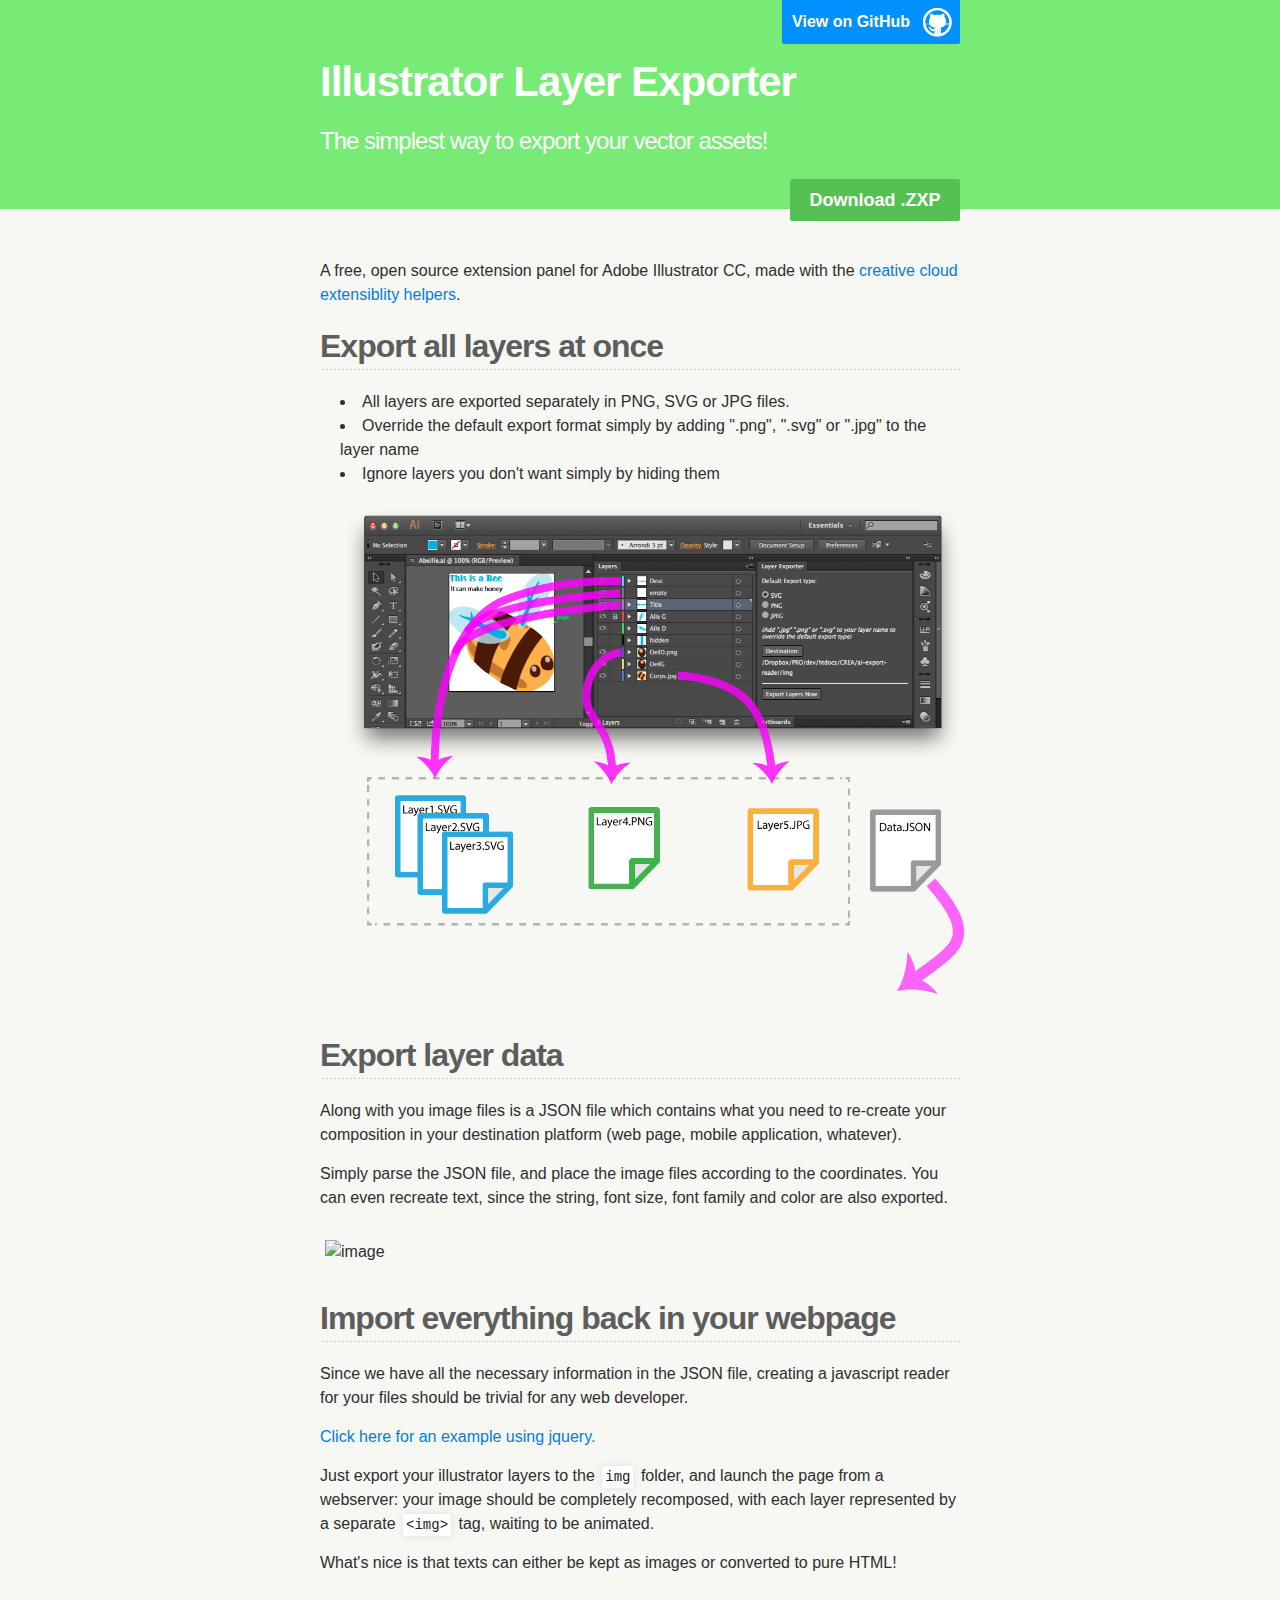
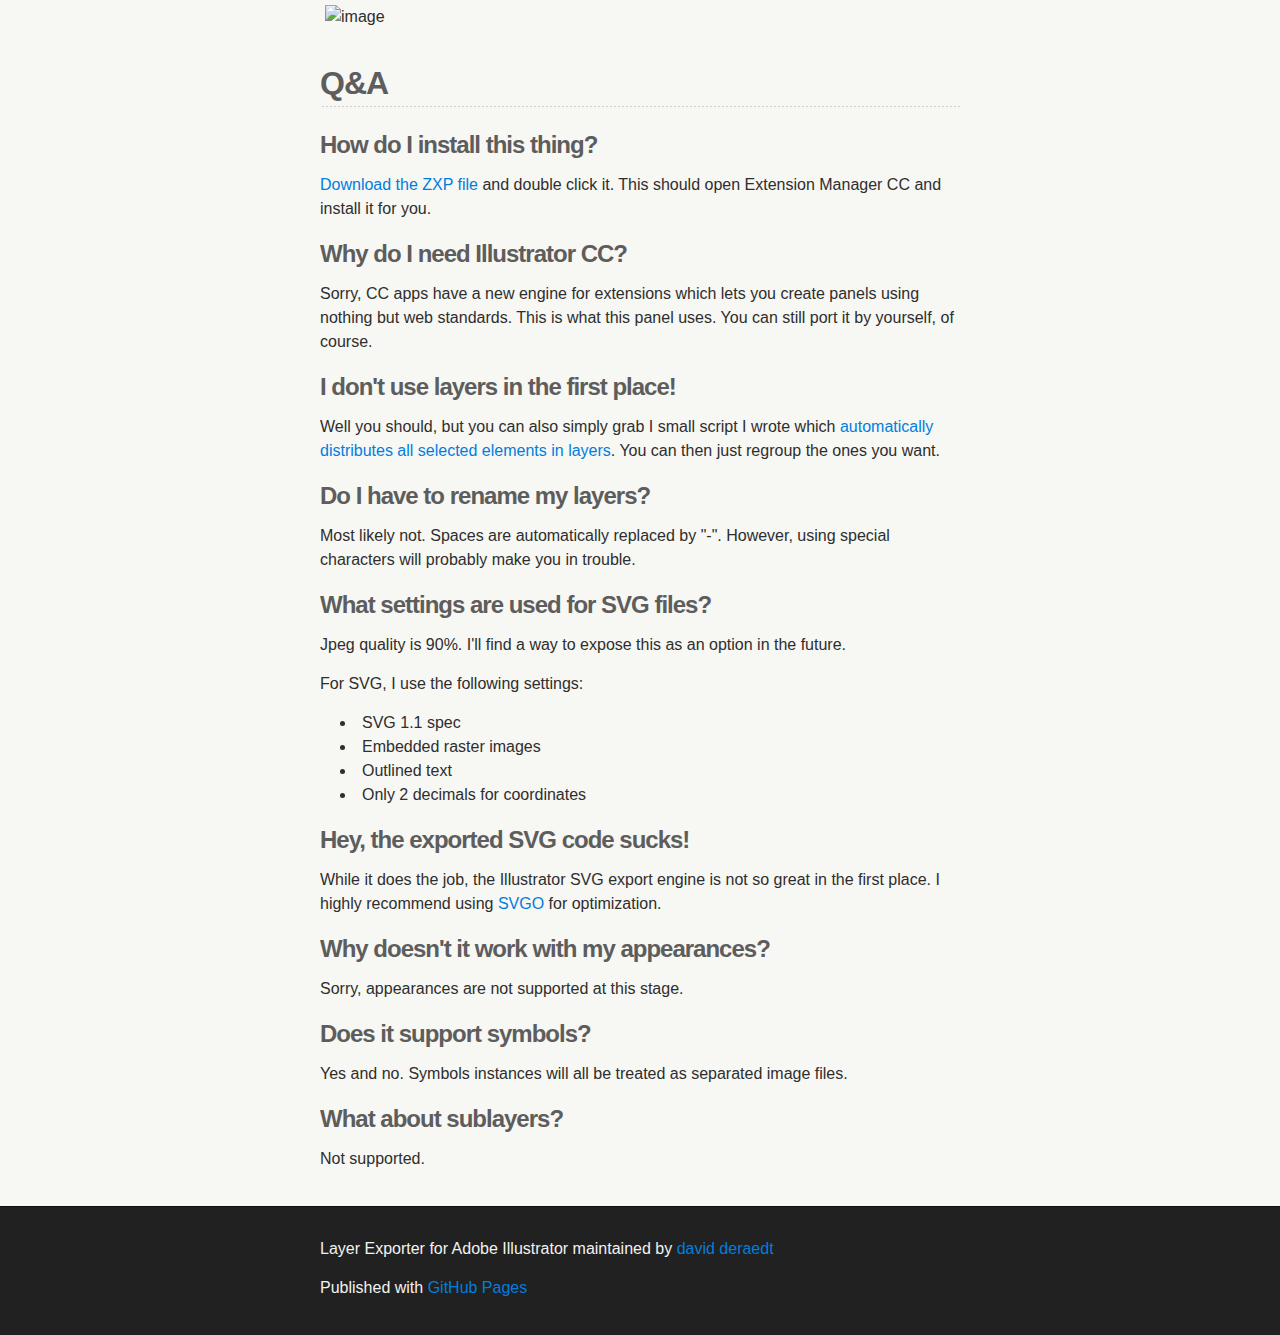
==== index.html @ ab2e2bea "first commit" ====
<!DOCTYPE html>
<html>

  <head>
    <meta charset='utf-8' />
    <meta http-equiv="X-UA-Compatible" content="chrome=1" />
    <meta name="description" content="Layer Exporter for Adobe Illustrator : The simplest way to export your vector assets!" />

    <link rel="stylesheet" type="text/css" media="screen" href="stylesheets/stylesheet.css">

    <title>Illustrator Layer Exporter</title>
  </head>

  <body>

    <!-- HEADER -->
    <div id="header_wrap" class="outer">
        <header class="inner">
          <a id="forkme_banner" href="https://github.com/davidderaedt/Illustrator-Layer-Exporter">View on GitHub</a>

          <h1 id="project_title">Illustrator Layer Exporter</h1>
          <h2 id="project_tagline">The simplest way to export your vector assets!</h2>

            <section id="downloads">
              <a class="zxp_download_link" href="https://github.com/davidderaedt/Illustrator-Layer-Exporter/raw/master/bin/LayerExporter.zxp">Download .ZXP</a>
            </section>
        </header>
    </div>

    <!-- MAIN CONTENT -->
    <div id="main_content_wrap" class="outer">
      <section id="main_content" class="inner">
        <p>A free, open source extension panel for Adobe Illustrator CC, made with the <a href="http://davidderaedt.github.io/ccext-website/">creative cloud extensiblity helpers</a>.</p>
<!--
<h3>
<a name="download-layer-exporter-beta" class="anchor" href="#download-layer-exporter-beta"><span class="octicon octicon-link"></span></a><a href="https://github.com/davidderaedt/Illustrator-Layer-Exporter/raw/master/bin/LayerExporter.zxp">DOWNLOAD LAYER EXPORTER (BETA)</a>
</h3>
-->
<h2>
<a name="export-all-layers-at-once" class="anchor" href="#export-all-layers-at-once"><span class="octicon octicon-link"></span></a>Export all layers at once</h2>

<ul>
<li>All layers are exported separately in PNG, SVG or JPG files. </li>
<li>Override the default export format simply by adding ".png", ".svg" or ".jpg" to the layer name</li>
<li>Ignore layers you don't want simply by hiding them
<img src="images/pict.png" alt="image">
</li>
</ul><h2>
<a name="export-layer-data" class="anchor" href="#export-layer-data"><span class="octicon octicon-link"></span></a>Export layer data</h2>

<p>Along with you image files is a JSON file which contains what you need to re-create your composition in your destination platform (web page, mobile application, whatever).</p>

<p>Simply parse the JSON file, and place the image files according to the coordinates. You can even recreate text, since the string, font size, font family and color are also exported.</p>

<p><img src="https://raw.github.com/davidderaedt/Illustrator-Layer-Exporter/master/pics/json.png" alt="image"></p>

<h2>
<a name="import-everything-back-in-your-webpage" class="anchor" href="#import-everything-back-in-your-webpage"><span class="octicon octicon-link"></span></a>Import everything back in your webpage</h2>

<p>Since we have all the necessary information in the JSON file, creating a javascript reader for your files should be trivial for any web developer.</p>

<p><a href="https://github.com/davidderaedt/Illustrator-Layer-Exporter/raw/master/bin/ai-export-reader.zip">Click here for an example using jquery.</a></p>

<p>Just export your illustrator layers to the <code>img</code> folder, and launch the page from a webserver: your image should be completely recomposed, with each layer represented by a separate <code>&lt;img&gt;</code> tag, waiting to be animated.</p>

<p>What's nice is that texts can either be kept as images or converted to pure HTML!</p>

<p><img src="https://raw.github.com/davidderaedt/Illustrator-Layer-Exporter/master/pics/webimport.png" alt="image"></p>

<h2>
<a name="qa" class="anchor" href="#qa"><span class="octicon octicon-link"></span></a>Q&amp;A</h2>

<h3>
<a name="how-do-i-install-that" class="anchor" href="#how-do-i-install-that"><span class="octicon octicon-link"></span></a>How do I install this thing?</h3>

<p><a href="https://github.com/davidderaedt/Illustrator-Layer-Exporter/raw/master/bin/LayerExporter.zxp">Download the ZXP file</a> and double click it. This should open Extension Manager CC and install it for you.</p>

<h3>
<a name="why-do-i-need-illustrator-cc-i-want-this-for-my-1989-copy-of-illustrator-20" class="anchor" href="#why-do-i-need-illustrator-cc-i-want-this-for-my-1989-copy-of-illustrator-20"><span class="octicon octicon-link"></span></a>Why do I need Illustrator CC?</h3>

<p>Sorry, CC apps have a new engine for extensions which lets you create panels using nothing but web standards. This is what this panel uses. You can still port it by yourself, of course.</p>

<h3>
<a name="i-dont-use-layers-in-the-first-place" class="anchor" href="#i-dont-use-layers-in-the-first-place"><span class="octicon octicon-link"></span></a>I don't use layers in the first place!</h3>

<p>Well you should, but you can also simply grab I small script I wrote which <a href="https://github.com/davidderaedt/CSscripts/tree/master/illustrator/distribSelection2Layers">automatically distributes all selected elements in layers</a>. You can then just regroup the ones you want.</p>

<h3>
<a name="do-i-have-to-rename-my-layers" class="anchor" href="#do-i-have-to-rename-my-layers"><span class="octicon octicon-link"></span></a>Do I have to rename my layers?</h3>

<p>Most likely not. Spaces are automatically replaced by "-". However, using special characters will probably make you in trouble.</p>

<h3>
<a name="what-settings-are-used-for-svg-files" class="anchor" href="#what-settings-are-used-for-svg-files"><span class="octicon octicon-link"></span></a>What settings are used for SVG files?</h3>

<p>Jpeg quality is 90%. I'll find a way to expose this as an option in the future.</p>

<p>For SVG, I use the following settings:</p>

<ul>
<li>SVG 1.1 spec</li>
<li>Embedded raster images</li>
<li>Outlined text</li>
<li>Only 2 decimals for coordinates</li>
</ul><h3>
<a name="hey-the-exported-svg-code-sucks" class="anchor" href="#hey-the-exported-svg-code-sucks"><span class="octicon octicon-link"></span></a>Hey, the exported SVG code sucks!</h3>

<p>While it does the job, the Illustrator SVG export engine is not so great in the first place. I highly recommend using <a href="https://github.com/svg/svgo">SVGO</a> for optimization.</p>

<h3>
<a name="why-doesnt-work-with-my-appearances" class="anchor" href="#why-doesnt-work-with-my-appearances"><span class="octicon octicon-link"></span></a>Why doesn't it work with my appearances?</h3>

<p>Sorry, appearances are not supported at this stage.</p>

<h3>
<a name="does-it-support-symbols" class="anchor" href="#does-it-support-symbols"><span class="octicon octicon-link"></span></a>Does it support symbols?</h3>

<p>Yes and no. Symbols instances will all be treated as separated image files.</p>

<h3>
<a name="what-about-sublayers" class="anchor" href="#what-about-sublayers"><span class="octicon octicon-link"></span></a>What about sublayers?</h3>

<p>Not supported.</p>
      </section>
    </div>

    <!-- FOOTER  -->
    <div id="footer_wrap" class="outer">
      <footer class="inner">
        <p class="copyright">Layer Exporter for Adobe Illustrator maintained by <a href="https://github.com/davidderaedt">david deraedt</a></p>
        <p>Published with <a href="http://pages.github.com">GitHub Pages</a></p>
      </footer>
    </div>

              <script type="text/javascript">
            var gaJsHost = (("https:" == document.location.protocol) ? "https://ssl." : "http://www.");
            document.write(unescape("%3Cscript src='" + gaJsHost + "google-analytics.com/ga.js' type='text/javascript'%3E%3C/script%3E"));
          </script>
          <script type="text/javascript">
            try {
              var pageTracker = _gat._getTracker("UA-589964-1");
            pageTracker._trackPageview();
            } catch(err) {}
          </script>


  </body>
</html>
---- stylesheets/stylesheet.css ----
/*******************************************************************************
Slate Theme for GitHub Pages
by Jason Costello, @jsncostello
*******************************************************************************/

@import url(pygment_trac.css);

/*******************************************************************************
MeyerWeb Reset
*******************************************************************************/

html, body, div, span, applet, object, iframe,
h1, h2, h3, h4, h5, h6, p, blockquote, pre,
a, abbr, acronym, address, big, cite, code,
del, dfn, em, img, ins, kbd, q, s, samp,
small, strike, strong, sub, sup, tt, var,
b, u, i, center,
dl, dt, dd, ol, ul, li,
fieldset, form, label, legend,
table, caption, tbody, tfoot, thead, tr, th, td,
article, aside, canvas, details, embed,
figure, figcaption, footer, header, hgroup,
menu, nav, output, ruby, section, summary,
time, mark, audio, video {
  margin: 0;
  padding: 0;
  border: 0;
  font: inherit;
  vertical-align: baseline;
}

/* HTML5 display-role reset for older browsers */
article, aside, details, figcaption, figure,
footer, header, hgroup, menu, nav, section {
  display: block;
}

ol, ul {
  list-style: none;
}

blockquote, q {
}

table {
  border-collapse: collapse;
  border-spacing: 0;
}

/*******************************************************************************
Theme Styles
*******************************************************************************/

body {
  box-sizing: border-box;
  color:#2e2e2e;
  background: #212121;
  font-size: 16px;
  font-family: 'Myriad Pro', Calibri, Helvetica, Arial, sans-serif;
  line-height: 1.5;
  -webkit-font-smoothing: antialiased;
}


h1, h2, h3, h4, h5, h6 {
  margin: 10px 0;
  font-weight: 700;
  color:#5d5d5d;
  font-family: 'Lucida Grande', 'Calibri', Helvetica, Arial, sans-serif;
  letter-spacing: -1px;
}

h1 {
  font-size: 36px;
  font-weight: 700;
}

h2 {
  padding-bottom: 10px;
  font-size: 32px;
  background: url('../images/bg_hr.png') repeat-x bottom;
}

h3 {
  font-size: 24px;
}

h4 {
  font-size: 21px;
}

h5 {
  font-size: 18px;
}

h6 {
  font-size: 16px;
}

p {
  margin: 10px 0 15px 0;
}

footer p {
  color: #f2f2f2;
}

a {
  text-decoration: none;
  color: #007edf;
  text-shadow: none;

  transition: color 0.5s ease;
  transition: text-shadow 0.5s ease;
  -webkit-transition: color 0.5s ease;
  -webkit-transition: text-shadow 0.5s ease;
  -moz-transition: color 0.5s ease;
  -moz-transition: text-shadow 0.5s ease;
  -o-transition: color 0.5s ease;
  -o-transition: text-shadow 0.5s ease;
  -ms-transition: color 0.5s ease;
  -ms-transition: text-shadow 0.5s ease;
}

#main_content a:hover {
  color: #0069ba;
  text-shadow: #0090ff 0px 0px 2px;
}

footer a:hover {
  color: #43adff;
  text-shadow: #0090ff 0px 0px 2px;
}

em {
  font-style: italic;
}

strong {
  font-weight: bold;
}

img {
  position: relative;
  margin: 0 auto;
  max-width: 739px;
  padding: 5px;
  margin: 10px 0 10px 0;
/*  border: 1px solid #ebebeb;

  box-shadow: 0 0 5px #ebebeb;
  -webkit-box-shadow: 0 0 5px #ebebeb;
  -moz-box-shadow: 0 0 5px #ebebeb;
  -o-box-shadow: 0 0 5px #ebebeb;
  -ms-box-shadow: 0 0 5px #ebebeb;*/
}

pre, code {
  width: 100%;
  color: #222;
  background-color: #fff;

  font-family: Monaco, "Bitstream Vera Sans Mono", "Lucida Console", Terminal, monospace;
  font-size: 14px;

  border-radius: 2px;
  -moz-border-radius: 2px;
  -webkit-border-radius: 2px;



}

pre {
  width: 100%;
  padding: 10px;
  box-shadow: 0 0 10px rgba(0,0,0,.1);
  overflow: auto;
}

code {
  padding: 3px;
  margin: 0 3px;
  box-shadow: 0 0 10px rgba(0,0,0,.1);
}

pre code {
  display: block;
  box-shadow: none;
}

blockquote {
  color: #666;
  margin-bottom: 20px;
  padding: 0 0 0 20px;
  border-left: 3px solid #bbb;
}

ul, ol, dl {
  margin-bottom: 15px
}

ul li {
  list-style: inside;
  padding-left: 20px;
}

ol li {
  list-style: decimal inside;
  padding-left: 20px;
}

dl dt {
  font-weight: bold;
}

dl dd {
  padding-left: 20px;
  font-style: italic;
}

dl p {
  padding-left: 20px;
  font-style: italic;
}

hr {
  height: 1px;
  margin-bottom: 5px;
  border: none;
  background: url('../images/bg_hr.png') repeat-x center;
}

table {
  border: 1px solid #373737;
  margin-bottom: 20px;
  text-align: left;
 }

th {
  font-family: 'Lucida Grande', 'Helvetica Neue', Helvetica, Arial, sans-serif;
  padding: 10px;
  background: #373737;
  color: #fff;
 }

td {
  padding: 10px;
  border: 1px solid #373737;
 }

form {
  background: #f2f2f2;
  padding: 20px;
}

img {
  width: 100%;
  max-width: 100%;
}

/*******************************************************************************
Full-Width Styles
*******************************************************************************/

.outer {
  width: 100%;
}

.inner {
  position: relative;
  max-width: 640px;
  padding: 20px 10px;
  margin: 0 auto;
}

#forkme_banner {
  display: block;
  position: absolute;
  top:0;
  right: 10px;
  z-index: 10;
  padding: 10px 50px 10px 10px;
  color: #fff;
  background: url('../images/blacktocat.png') #0090ff no-repeat 95% 50%;
  font-weight: 700;
  /*box-shadow: 0 0 10px #568856;*/
  border-bottom-left-radius: 2px;
  border-bottom-right-radius: 2px;
}

#header_wrap {
  background: #78ea76;/*  
  background: -moz-linear-gradient(top, #93E291, #5C895B);
  background: -webkit-linear-gradient(top, #93E291, #5C895B);
  background: -ms-linear-gradient(top, #93E291, #5C895B);
  background: -o-linear-gradient(top, #93E291, #5C895B);
  background: linear-gradient(top, #93E291, #5C895B);
*/  
}

#header_wrap .inner {
  padding: 50px 10px 30px 10px;
}

#project_title {
  margin: 0;
  color: #fff;
  font-size: 42px;
  font-weight: 700;
  /*text-shadow: #568856 0px 0px 5px;*/
}

#project_tagline {
  color: #fff;
  font-size: 24px;
  font-weight: 300;
  background: none;
  /*text-shadow: #568856 0px 0px 5px;*/
}
/*
#downloads {
  position: absolute;
  width: 210px;
  z-index: 10;
  bottom: -40px;
  right: 0;
  height: 70px;
  background: url('../images/icon_download.png') no-repeat 0% 90%;
}
*/
.zip_download_link {
  display: block;
  float: right;
  width: 90px;
  height:70px;
  text-indent: -5000px;
  overflow: hidden;
  background: url(../images/sprite_download.png) no-repeat bottom left;
}

.zxp_download_link {
  display: block;
  float: right;
  width: 170px;
  height:34px;
  text-align:center;
    padding-top:8px;
  overflow: hidden;
  background-color:#55C152;
  border-radius:2px;
  color:white;
  font-size:18px;
   /*box-shadow: 0 0 10px #568856;    */
    font-weight:800;    
    
/*  background: url(https://raw.github.com/davidderaedt/Illustrator-Layer-Exporter/master/pics/download.jpg) no-repeat bottom left;*/
}

.tar_download_link {
  display: block;
  float: right;
  width: 90px;
  height:70px;
  text-indent: -5000px;
  overflow: hidden;
  background: url(../images/sprite_download.png) no-repeat bottom right;
  margin-left: 10px;
}

.zip_download_link:hover {
  background: url(../images/sprite_download.png) no-repeat top left;
}

.tar_download_link:hover {
  background: url(../images/sprite_download.png) no-repeat top right;
}

#main_content_wrap {
  background: #f7f7f3;
  /*border-top: 1px solid #151;*/
  border-bottom: 1px solid #111;
}

#main_content {
  padding-top: 40px;
}

#footer_wrap {
  background: #212121;
}



/*******************************************************************************
Small Device Styles
*******************************************************************************/

@media screen and (max-width: 480px) {
  body {
    font-size:14px;
  }

  #downloads {
    display: none;
  }

  .inner {
    min-width: 320px;
    max-width: 480px;
  }

  #project_title {
  font-size: 32px;
  }

  h1 {
    font-size: 28px;
  }

  h2 {
    font-size: 24px;
  }

  h3 {
    font-size: 21px;
  }

  h4 {
    font-size: 18px;
  }

  h5 {
    font-size: 14px;
  }

  h6 {
    font-size: 12px;
  }

  code, pre {
    min-width: 320px;
    max-width: 480px;
    font-size: 11px;
  }

}
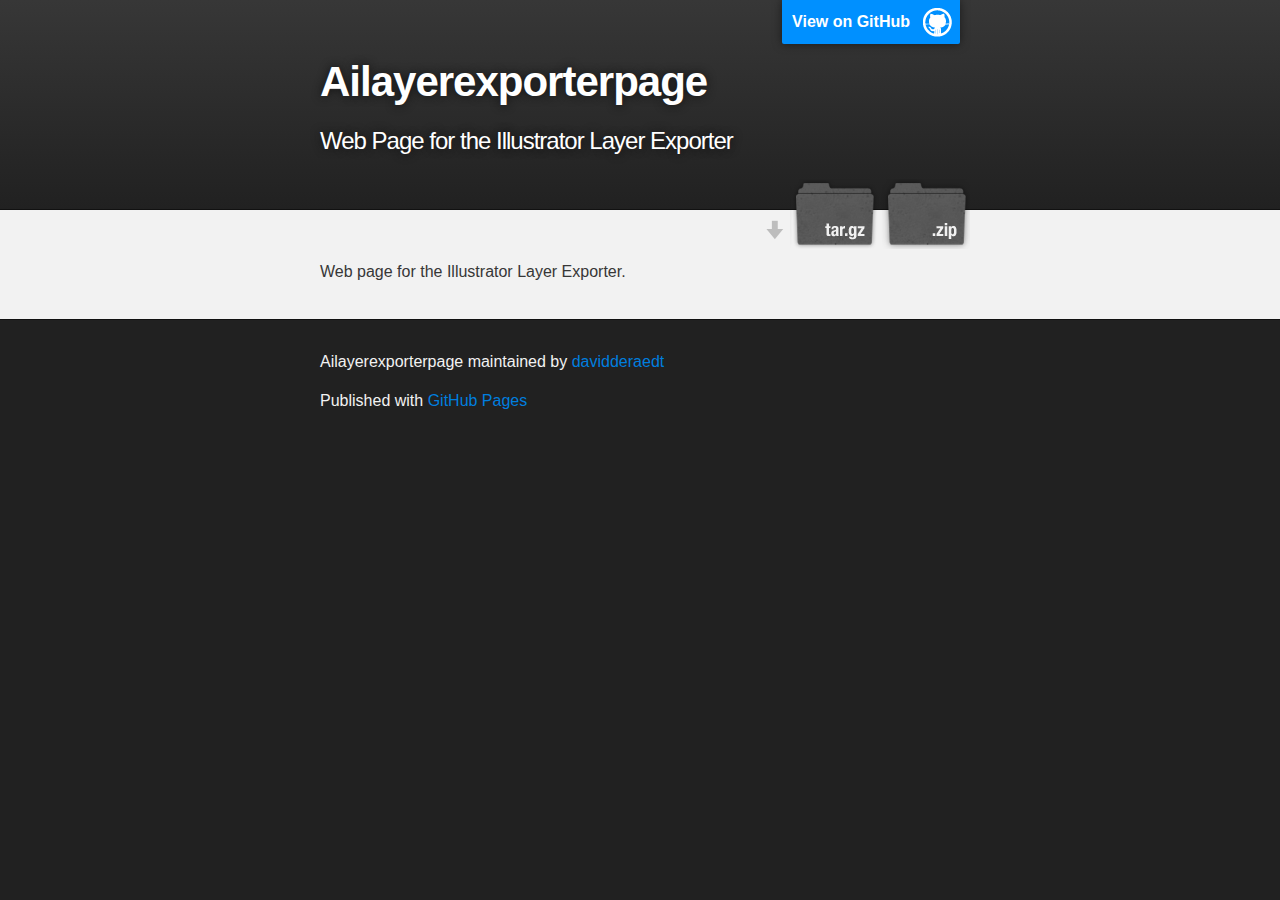
==== commit 7064a395: "Create gh-pages branch via GitHub" ====
--- a/index.html
+++ b/index.html
@@ -4,11 +4,11 @@
   <head>
     <meta charset='utf-8' />
     <meta http-equiv="X-UA-Compatible" content="chrome=1" />
-    <meta name="description" content="Layer Exporter for Adobe Illustrator : The simplest way to export your vector assets!" />
+    <meta name="description" content="Ailayerexporterpage : Web Page for the Illustrator Layer Exporter" />
 
     <link rel="stylesheet" type="text/css" media="screen" href="stylesheets/stylesheet.css">
 
-    <title>Illustrator Layer Exporter</title>
+    <title>Ailayerexporterpage</title>
   </head>
 
   <body>
@@ -16,13 +16,14 @@
     <!-- HEADER -->
     <div id="header_wrap" class="outer">
         <header class="inner">
-          <a id="forkme_banner" href="https://github.com/davidderaedt/Illustrator-Layer-Exporter">View on GitHub</a>
+          <a id="forkme_banner" href="https://github.com/davidderaedt/AILayerExporterPage">View on GitHub</a>
 
-          <h1 id="project_title">Illustrator Layer Exporter</h1>
-          <h2 id="project_tagline">The simplest way to export your vector assets!</h2>
+          <h1 id="project_title">Ailayerexporterpage</h1>
+          <h2 id="project_tagline">Web Page for the Illustrator Layer Exporter</h2>
 
             <section id="downloads">
-              <a class="zxp_download_link" href="https://github.com/davidderaedt/Illustrator-Layer-Exporter/raw/master/bin/LayerExporter.zxp">Download .ZXP</a>
+              <a class="zip_download_link" href="https://github.com/davidderaedt/AILayerExporterPage/zipball/master">Download this project as a .zip file</a>
+              <a class="tar_download_link" href="https://github.com/davidderaedt/AILayerExporterPage/tarball/master">Download this project as a tar.gz file</a>
             </section>
         </header>
     </div>
@@ -30,104 +31,14 @@
     <!-- MAIN CONTENT -->
     <div id="main_content_wrap" class="outer">
       <section id="main_content" class="inner">
-        <p>A free, open source extension panel for Adobe Illustrator CC, made with the <a href="http://davidderaedt.github.io/ccext-website/">creative cloud extensiblity helpers</a>.</p>
-<!--
-<h3>
-<a name="download-layer-exporter-beta" class="anchor" href="#download-layer-exporter-beta"><span class="octicon octicon-link"></span></a><a href="https://github.com/davidderaedt/Illustrator-Layer-Exporter/raw/master/bin/LayerExporter.zxp">DOWNLOAD LAYER EXPORTER (BETA)</a>
-</h3>
--->
-<h2>
-<a name="export-all-layers-at-once" class="anchor" href="#export-all-layers-at-once"><span class="octicon octicon-link"></span></a>Export all layers at once</h2>
-
-<ul>
-<li>All layers are exported separately in PNG, SVG or JPG files. </li>
-<li>Override the default export format simply by adding ".png", ".svg" or ".jpg" to the layer name</li>
-<li>Ignore layers you don't want simply by hiding them
-<img src="images/pict.png" alt="image">
-</li>
-</ul><h2>
-<a name="export-layer-data" class="anchor" href="#export-layer-data"><span class="octicon octicon-link"></span></a>Export layer data</h2>
-
-<p>Along with you image files is a JSON file which contains what you need to re-create your composition in your destination platform (web page, mobile application, whatever).</p>
-
-<p>Simply parse the JSON file, and place the image files according to the coordinates. You can even recreate text, since the string, font size, font family and color are also exported.</p>
-
-<p><img src="https://raw.github.com/davidderaedt/Illustrator-Layer-Exporter/master/pics/json.png" alt="image"></p>
-
-<h2>
-<a name="import-everything-back-in-your-webpage" class="anchor" href="#import-everything-back-in-your-webpage"><span class="octicon octicon-link"></span></a>Import everything back in your webpage</h2>
-
-<p>Since we have all the necessary information in the JSON file, creating a javascript reader for your files should be trivial for any web developer.</p>
-
-<p><a href="https://github.com/davidderaedt/Illustrator-Layer-Exporter/raw/master/bin/ai-export-reader.zip">Click here for an example using jquery.</a></p>
-
-<p>Just export your illustrator layers to the <code>img</code> folder, and launch the page from a webserver: your image should be completely recomposed, with each layer represented by a separate <code>&lt;img&gt;</code> tag, waiting to be animated.</p>
-
-<p>What's nice is that texts can either be kept as images or converted to pure HTML!</p>
-
-<p><img src="https://raw.github.com/davidderaedt/Illustrator-Layer-Exporter/master/pics/webimport.png" alt="image"></p>
-
-<h2>
-<a name="qa" class="anchor" href="#qa"><span class="octicon octicon-link"></span></a>Q&amp;A</h2>
-
-<h3>
-<a name="how-do-i-install-that" class="anchor" href="#how-do-i-install-that"><span class="octicon octicon-link"></span></a>How do I install this thing?</h3>
-
-<p><a href="https://github.com/davidderaedt/Illustrator-Layer-Exporter/raw/master/bin/LayerExporter.zxp">Download the ZXP file</a> and double click it. This should open Extension Manager CC and install it for you.</p>
-
-<h3>
-<a name="why-do-i-need-illustrator-cc-i-want-this-for-my-1989-copy-of-illustrator-20" class="anchor" href="#why-do-i-need-illustrator-cc-i-want-this-for-my-1989-copy-of-illustrator-20"><span class="octicon octicon-link"></span></a>Why do I need Illustrator CC?</h3>
-
-<p>Sorry, CC apps have a new engine for extensions which lets you create panels using nothing but web standards. This is what this panel uses. You can still port it by yourself, of course.</p>
-
-<h3>
-<a name="i-dont-use-layers-in-the-first-place" class="anchor" href="#i-dont-use-layers-in-the-first-place"><span class="octicon octicon-link"></span></a>I don't use layers in the first place!</h3>
-
-<p>Well you should, but you can also simply grab I small script I wrote which <a href="https://github.com/davidderaedt/CSscripts/tree/master/illustrator/distribSelection2Layers">automatically distributes all selected elements in layers</a>. You can then just regroup the ones you want.</p>
-
-<h3>
-<a name="do-i-have-to-rename-my-layers" class="anchor" href="#do-i-have-to-rename-my-layers"><span class="octicon octicon-link"></span></a>Do I have to rename my layers?</h3>
-
-<p>Most likely not. Spaces are automatically replaced by "-". However, using special characters will probably make you in trouble.</p>
-
-<h3>
-<a name="what-settings-are-used-for-svg-files" class="anchor" href="#what-settings-are-used-for-svg-files"><span class="octicon octicon-link"></span></a>What settings are used for SVG files?</h3>
-
-<p>Jpeg quality is 90%. I'll find a way to expose this as an option in the future.</p>
-
-<p>For SVG, I use the following settings:</p>
-
-<ul>
-<li>SVG 1.1 spec</li>
-<li>Embedded raster images</li>
-<li>Outlined text</li>
-<li>Only 2 decimals for coordinates</li>
-</ul><h3>
-<a name="hey-the-exported-svg-code-sucks" class="anchor" href="#hey-the-exported-svg-code-sucks"><span class="octicon octicon-link"></span></a>Hey, the exported SVG code sucks!</h3>
-
-<p>While it does the job, the Illustrator SVG export engine is not so great in the first place. I highly recommend using <a href="https://github.com/svg/svgo">SVGO</a> for optimization.</p>
-
-<h3>
-<a name="why-doesnt-work-with-my-appearances" class="anchor" href="#why-doesnt-work-with-my-appearances"><span class="octicon octicon-link"></span></a>Why doesn't it work with my appearances?</h3>
-
-<p>Sorry, appearances are not supported at this stage.</p>
-
-<h3>
-<a name="does-it-support-symbols" class="anchor" href="#does-it-support-symbols"><span class="octicon octicon-link"></span></a>Does it support symbols?</h3>
-
-<p>Yes and no. Symbols instances will all be treated as separated image files.</p>
-
-<h3>
-<a name="what-about-sublayers" class="anchor" href="#what-about-sublayers"><span class="octicon octicon-link"></span></a>What about sublayers?</h3>
-
-<p>Not supported.</p>
+        <p>Web page for the Illustrator Layer Exporter.</p>
       </section>
     </div>
 
     <!-- FOOTER  -->
     <div id="footer_wrap" class="outer">
       <footer class="inner">
-        <p class="copyright">Layer Exporter for Adobe Illustrator maintained by <a href="https://github.com/davidderaedt">david deraedt</a></p>
+        <p class="copyright">Ailayerexporterpage maintained by <a href="https://github.com/davidderaedt">davidderaedt</a></p>
         <p>Published with <a href="http://pages.github.com">GitHub Pages</a></p>
       </footer>
     </div>
--- a/stylesheets/stylesheet.css
+++ b/stylesheets/stylesheet.css
@@ -53,7 +53,7 @@
 
 body {
   box-sizing: border-box;
-  color:#2e2e2e;
+  color:#373737;
   background: #212121;
   font-size: 16px;
   font-family: 'Myriad Pro', Calibri, Helvetica, Arial, sans-serif;
@@ -61,11 +61,10 @@
   -webkit-font-smoothing: antialiased;
 }
 
-
 h1, h2, h3, h4, h5, h6 {
   margin: 10px 0;
   font-weight: 700;
-  color:#5d5d5d;
+  color:#222222;
   font-family: 'Lucida Grande', 'Calibri', Helvetica, Arial, sans-serif;
   letter-spacing: -1px;
 }
@@ -146,13 +145,13 @@
   max-width: 739px;
   padding: 5px;
   margin: 10px 0 10px 0;
-/*  border: 1px solid #ebebeb;
+  border: 1px solid #ebebeb;
 
   box-shadow: 0 0 5px #ebebeb;
   -webkit-box-shadow: 0 0 5px #ebebeb;
   -moz-box-shadow: 0 0 5px #ebebeb;
   -o-box-shadow: 0 0 5px #ebebeb;
-  -ms-box-shadow: 0 0 5px #ebebeb;*/
+  -ms-box-shadow: 0 0 5px #ebebeb;
 }
 
 pre, code {
@@ -284,19 +283,18 @@
   color: #fff;
   background: url('../images/blacktocat.png') #0090ff no-repeat 95% 50%;
   font-weight: 700;
-  /*box-shadow: 0 0 10px #568856;*/
+  box-shadow: 0 0 10px rgba(0,0,0,.5);
   border-bottom-left-radius: 2px;
   border-bottom-right-radius: 2px;
 }
 
 #header_wrap {
-  background: #78ea76;/*  
-  background: -moz-linear-gradient(top, #93E291, #5C895B);
-  background: -webkit-linear-gradient(top, #93E291, #5C895B);
-  background: -ms-linear-gradient(top, #93E291, #5C895B);
-  background: -o-linear-gradient(top, #93E291, #5C895B);
-  background: linear-gradient(top, #93E291, #5C895B);
-*/  
+  background: #212121;
+  background: -moz-linear-gradient(top, #373737, #212121);
+  background: -webkit-linear-gradient(top, #373737, #212121);
+  background: -ms-linear-gradient(top, #373737, #212121);
+  background: -o-linear-gradient(top, #373737, #212121);
+  background: linear-gradient(top, #373737, #212121);
 }
 
 #header_wrap .inner {
@@ -308,7 +306,7 @@
   color: #fff;
   font-size: 42px;
   font-weight: 700;
-  /*text-shadow: #568856 0px 0px 5px;*/
+  text-shadow: #111 0px 0px 10px;
 }
 
 #project_tagline {
@@ -316,9 +314,9 @@
   font-size: 24px;
   font-weight: 300;
   background: none;
-  /*text-shadow: #568856 0px 0px 5px;*/
-}
-/*
+  text-shadow: #111 0px 0px 10px;
+}
+
 #downloads {
   position: absolute;
   width: 210px;
@@ -328,7 +326,7 @@
   height: 70px;
   background: url('../images/icon_download.png') no-repeat 0% 90%;
 }
-*/
+
 .zip_download_link {
   display: block;
   float: right;
@@ -337,24 +335,6 @@
   text-indent: -5000px;
   overflow: hidden;
   background: url(../images/sprite_download.png) no-repeat bottom left;
-}
-
-.zxp_download_link {
-  display: block;
-  float: right;
-  width: 170px;
-  height:34px;
-  text-align:center;
-    padding-top:8px;
-  overflow: hidden;
-  background-color:#55C152;
-  border-radius:2px;
-  color:white;
-  font-size:18px;
-   /*box-shadow: 0 0 10px #568856;    */
-    font-weight:800;    
-    
-/*  background: url(https://raw.github.com/davidderaedt/Illustrator-Layer-Exporter/master/pics/download.jpg) no-repeat bottom left;*/
 }
 
 .tar_download_link {
@@ -377,8 +357,8 @@
 }
 
 #main_content_wrap {
-  background: #f7f7f3;
-  /*border-top: 1px solid #151;*/
+  background: #f2f2f2;
+  border-top: 1px solid #111;
   border-bottom: 1px solid #111;
 }
 
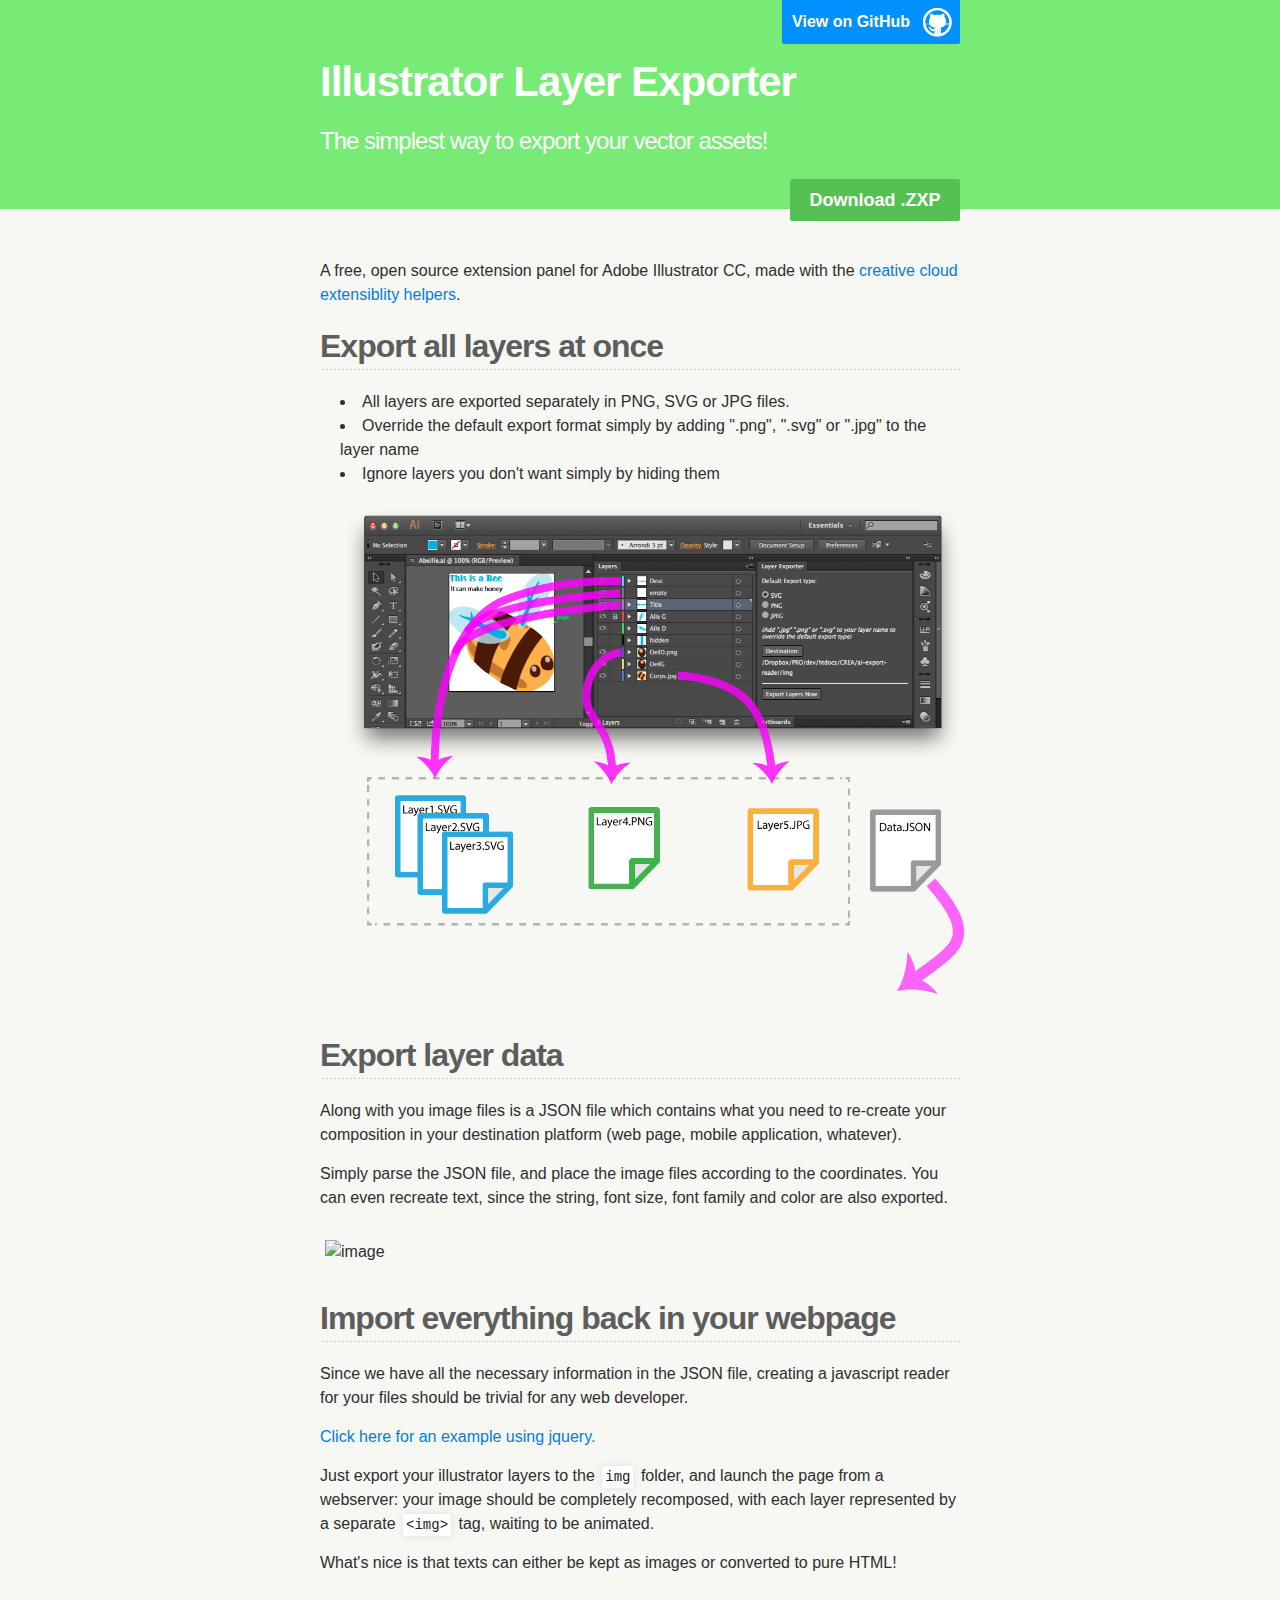
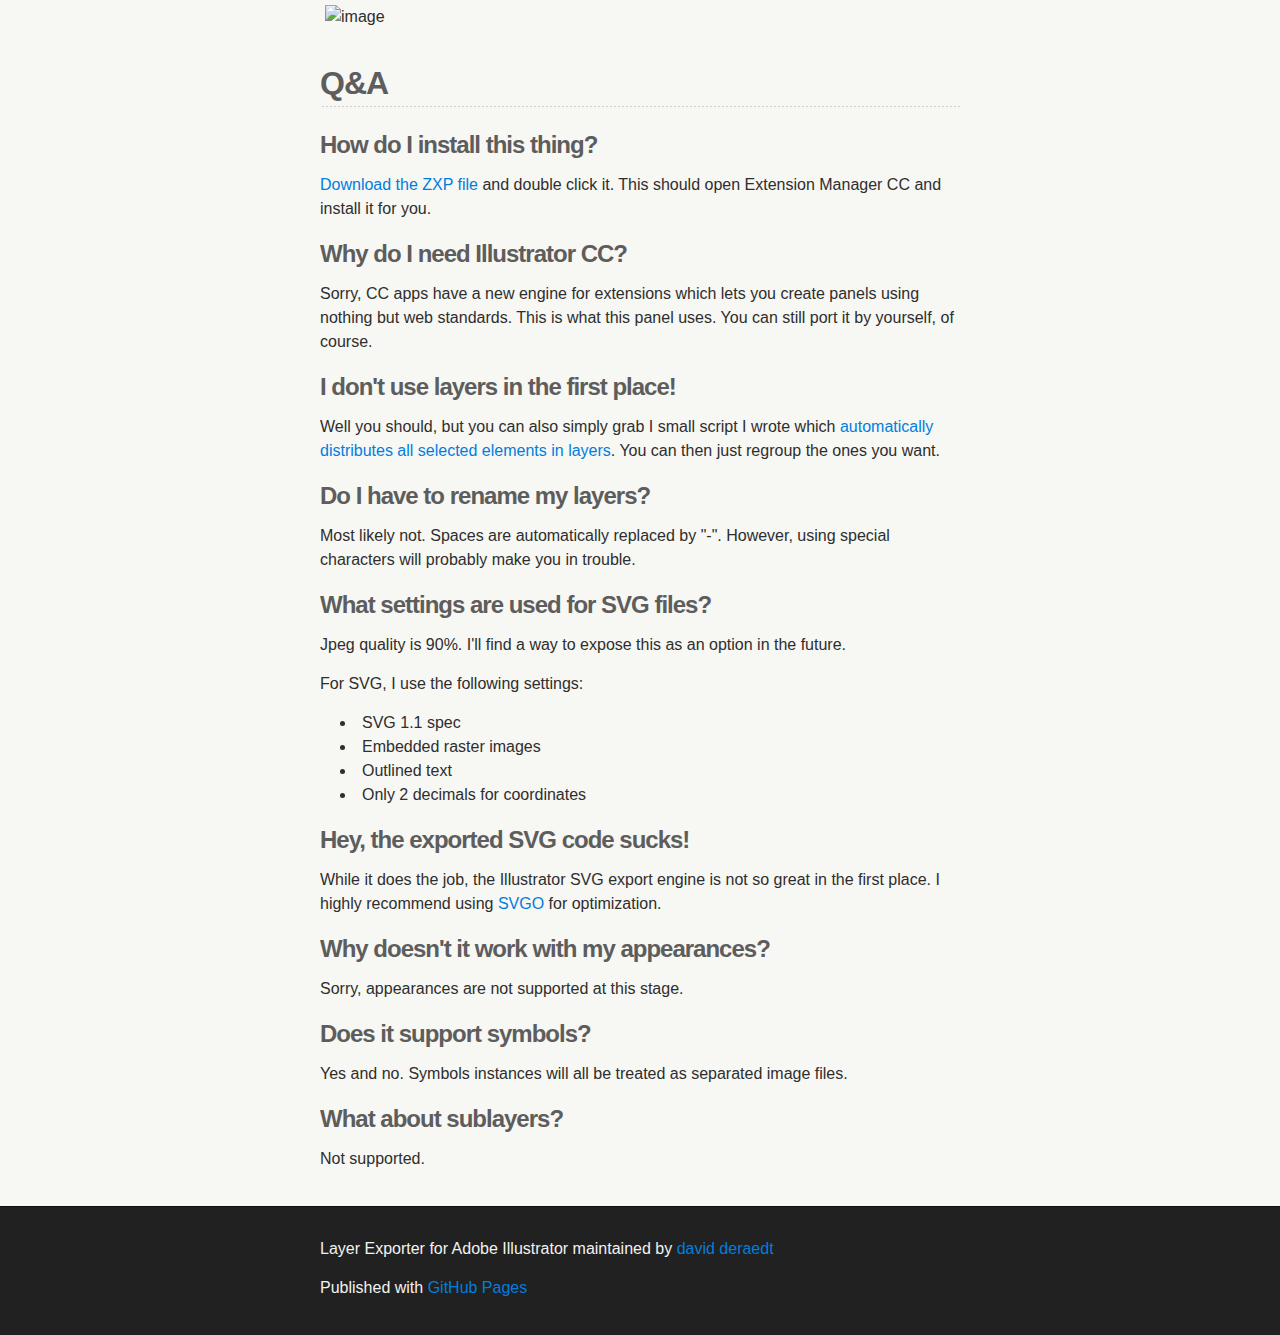
==== commit 8f4b78ec: "updated webpage" ====
--- a/index.html
+++ b/index.html
@@ -4,11 +4,11 @@
   <head>
     <meta charset='utf-8' />
     <meta http-equiv="X-UA-Compatible" content="chrome=1" />
-    <meta name="description" content="Ailayerexporterpage : Web Page for the Illustrator Layer Exporter" />
+    <meta name="description" content="Layer Exporter for Adobe Illustrator : The simplest way to export your vector assets!" />
 
     <link rel="stylesheet" type="text/css" media="screen" href="stylesheets/stylesheet.css">
 
-    <title>Ailayerexporterpage</title>
+    <title>Illustrator Layer Exporter</title>
   </head>
 
   <body>
@@ -16,14 +16,13 @@
     <!-- HEADER -->
     <div id="header_wrap" class="outer">
         <header class="inner">
-          <a id="forkme_banner" href="https://github.com/davidderaedt/AILayerExporterPage">View on GitHub</a>
+          <a id="forkme_banner" href="https://github.com/davidderaedt/Illustrator-Layer-Exporter">View on GitHub</a>
 
-          <h1 id="project_title">Ailayerexporterpage</h1>
-          <h2 id="project_tagline">Web Page for the Illustrator Layer Exporter</h2>
+          <h1 id="project_title">Illustrator Layer Exporter</h1>
+          <h2 id="project_tagline">The simplest way to export your vector assets!</h2>
 
             <section id="downloads">
-              <a class="zip_download_link" href="https://github.com/davidderaedt/AILayerExporterPage/zipball/master">Download this project as a .zip file</a>
-              <a class="tar_download_link" href="https://github.com/davidderaedt/AILayerExporterPage/tarball/master">Download this project as a tar.gz file</a>
+              <a class="zxp_download_link" href="https://github.com/davidderaedt/Illustrator-Layer-Exporter/raw/master/bin/LayerExporter.zxp">Download .ZXP</a>
             </section>
         </header>
     </div>
@@ -31,14 +30,104 @@
     <!-- MAIN CONTENT -->
     <div id="main_content_wrap" class="outer">
       <section id="main_content" class="inner">
-        <p>Web page for the Illustrator Layer Exporter.</p>
+        <p>A free, open source extension panel for Adobe Illustrator CC, made with the <a href="http://davidderaedt.github.io/ccext-website/">creative cloud extensiblity helpers</a>.</p>
+<!--
+<h3>
+<a name="download-layer-exporter-beta" class="anchor" href="#download-layer-exporter-beta"><span class="octicon octicon-link"></span></a><a href="https://github.com/davidderaedt/Illustrator-Layer-Exporter/raw/master/bin/LayerExporter.zxp">DOWNLOAD LAYER EXPORTER (BETA)</a>
+</h3>
+-->
+<h2>
+<a name="export-all-layers-at-once" class="anchor" href="#export-all-layers-at-once"><span class="octicon octicon-link"></span></a>Export all layers at once</h2>
+
+<ul>
+<li>All layers are exported separately in PNG, SVG or JPG files. </li>
+<li>Override the default export format simply by adding ".png", ".svg" or ".jpg" to the layer name</li>
+<li>Ignore layers you don't want simply by hiding them
+<img src="images/pict.png" alt="image">
+</li>
+</ul><h2>
+<a name="export-layer-data" class="anchor" href="#export-layer-data"><span class="octicon octicon-link"></span></a>Export layer data</h2>
+
+<p>Along with you image files is a JSON file which contains what you need to re-create your composition in your destination platform (web page, mobile application, whatever).</p>
+
+<p>Simply parse the JSON file, and place the image files according to the coordinates. You can even recreate text, since the string, font size, font family and color are also exported.</p>
+
+<p><img src="https://raw.github.com/davidderaedt/Illustrator-Layer-Exporter/master/pics/json.png" alt="image"></p>
+
+<h2>
+<a name="import-everything-back-in-your-webpage" class="anchor" href="#import-everything-back-in-your-webpage"><span class="octicon octicon-link"></span></a>Import everything back in your webpage</h2>
+
+<p>Since we have all the necessary information in the JSON file, creating a javascript reader for your files should be trivial for any web developer.</p>
+
+<p><a href="https://github.com/davidderaedt/Illustrator-Layer-Exporter/raw/master/bin/ai-export-reader.zip">Click here for an example using jquery.</a></p>
+
+<p>Just export your illustrator layers to the <code>img</code> folder, and launch the page from a webserver: your image should be completely recomposed, with each layer represented by a separate <code>&lt;img&gt;</code> tag, waiting to be animated.</p>
+
+<p>What's nice is that texts can either be kept as images or converted to pure HTML!</p>
+
+<p><img src="https://raw.github.com/davidderaedt/Illustrator-Layer-Exporter/master/pics/webimport.png" alt="image"></p>
+
+<h2>
+<a name="qa" class="anchor" href="#qa"><span class="octicon octicon-link"></span></a>Q&amp;A</h2>
+
+<h3>
+<a name="how-do-i-install-that" class="anchor" href="#how-do-i-install-that"><span class="octicon octicon-link"></span></a>How do I install this thing?</h3>
+
+<p><a href="https://github.com/davidderaedt/Illustrator-Layer-Exporter/raw/master/bin/LayerExporter.zxp">Download the ZXP file</a> and double click it. This should open Extension Manager CC and install it for you.</p>
+
+<h3>
+<a name="why-do-i-need-illustrator-cc-i-want-this-for-my-1989-copy-of-illustrator-20" class="anchor" href="#why-do-i-need-illustrator-cc-i-want-this-for-my-1989-copy-of-illustrator-20"><span class="octicon octicon-link"></span></a>Why do I need Illustrator CC?</h3>
+
+<p>Sorry, CC apps have a new engine for extensions which lets you create panels using nothing but web standards. This is what this panel uses. You can still port it by yourself, of course.</p>
+
+<h3>
+<a name="i-dont-use-layers-in-the-first-place" class="anchor" href="#i-dont-use-layers-in-the-first-place"><span class="octicon octicon-link"></span></a>I don't use layers in the first place!</h3>
+
+<p>Well you should, but you can also simply grab I small script I wrote which <a href="https://github.com/davidderaedt/CSscripts/tree/master/illustrator/distribSelection2Layers">automatically distributes all selected elements in layers</a>. You can then just regroup the ones you want.</p>
+
+<h3>
+<a name="do-i-have-to-rename-my-layers" class="anchor" href="#do-i-have-to-rename-my-layers"><span class="octicon octicon-link"></span></a>Do I have to rename my layers?</h3>
+
+<p>Most likely not. Spaces are automatically replaced by "-". However, using special characters will probably make you in trouble.</p>
+
+<h3>
+<a name="what-settings-are-used-for-svg-files" class="anchor" href="#what-settings-are-used-for-svg-files"><span class="octicon octicon-link"></span></a>What settings are used for SVG files?</h3>
+
+<p>Jpeg quality is 90%. I'll find a way to expose this as an option in the future.</p>
+
+<p>For SVG, I use the following settings:</p>
+
+<ul>
+<li>SVG 1.1 spec</li>
+<li>Embedded raster images</li>
+<li>Outlined text</li>
+<li>Only 2 decimals for coordinates</li>
+</ul><h3>
+<a name="hey-the-exported-svg-code-sucks" class="anchor" href="#hey-the-exported-svg-code-sucks"><span class="octicon octicon-link"></span></a>Hey, the exported SVG code sucks!</h3>
+
+<p>While it does the job, the Illustrator SVG export engine is not so great in the first place. I highly recommend using <a href="https://github.com/svg/svgo">SVGO</a> for optimization.</p>
+
+<h3>
+<a name="why-doesnt-work-with-my-appearances" class="anchor" href="#why-doesnt-work-with-my-appearances"><span class="octicon octicon-link"></span></a>Why doesn't it work with my appearances?</h3>
+
+<p>Sorry, appearances are not supported at this stage.</p>
+
+<h3>
+<a name="does-it-support-symbols" class="anchor" href="#does-it-support-symbols"><span class="octicon octicon-link"></span></a>Does it support symbols?</h3>
+
+<p>Yes and no. Symbols instances will all be treated as separated image files.</p>
+
+<h3>
+<a name="what-about-sublayers" class="anchor" href="#what-about-sublayers"><span class="octicon octicon-link"></span></a>What about sublayers?</h3>
+
+<p>Not supported.</p>
       </section>
     </div>
 
     <!-- FOOTER  -->
     <div id="footer_wrap" class="outer">
       <footer class="inner">
-        <p class="copyright">Ailayerexporterpage maintained by <a href="https://github.com/davidderaedt">davidderaedt</a></p>
+        <p class="copyright">Layer Exporter for Adobe Illustrator maintained by <a href="https://github.com/davidderaedt">david deraedt</a></p>
         <p>Published with <a href="http://pages.github.com">GitHub Pages</a></p>
       </footer>
     </div>
--- a/stylesheets/stylesheet.css
+++ b/stylesheets/stylesheet.css
@@ -53,7 +53,7 @@
 
 body {
   box-sizing: border-box;
-  color:#373737;
+  color:#2e2e2e;
   background: #212121;
   font-size: 16px;
   font-family: 'Myriad Pro', Calibri, Helvetica, Arial, sans-serif;
@@ -61,10 +61,11 @@
   -webkit-font-smoothing: antialiased;
 }
 
+
 h1, h2, h3, h4, h5, h6 {
   margin: 10px 0;
   font-weight: 700;
-  color:#222222;
+  color:#5d5d5d;
   font-family: 'Lucida Grande', 'Calibri', Helvetica, Arial, sans-serif;
   letter-spacing: -1px;
 }
@@ -145,13 +146,13 @@
   max-width: 739px;
   padding: 5px;
   margin: 10px 0 10px 0;
-  border: 1px solid #ebebeb;
+/*  border: 1px solid #ebebeb;
 
   box-shadow: 0 0 5px #ebebeb;
   -webkit-box-shadow: 0 0 5px #ebebeb;
   -moz-box-shadow: 0 0 5px #ebebeb;
   -o-box-shadow: 0 0 5px #ebebeb;
-  -ms-box-shadow: 0 0 5px #ebebeb;
+  -ms-box-shadow: 0 0 5px #ebebeb;*/
 }
 
 pre, code {
@@ -283,18 +284,19 @@
   color: #fff;
   background: url('../images/blacktocat.png') #0090ff no-repeat 95% 50%;
   font-weight: 700;
-  box-shadow: 0 0 10px rgba(0,0,0,.5);
+  /*box-shadow: 0 0 10px #568856;*/
   border-bottom-left-radius: 2px;
   border-bottom-right-radius: 2px;
 }
 
 #header_wrap {
-  background: #212121;
-  background: -moz-linear-gradient(top, #373737, #212121);
-  background: -webkit-linear-gradient(top, #373737, #212121);
-  background: -ms-linear-gradient(top, #373737, #212121);
-  background: -o-linear-gradient(top, #373737, #212121);
-  background: linear-gradient(top, #373737, #212121);
+  background: #78ea76;/*  
+  background: -moz-linear-gradient(top, #93E291, #5C895B);
+  background: -webkit-linear-gradient(top, #93E291, #5C895B);
+  background: -ms-linear-gradient(top, #93E291, #5C895B);
+  background: -o-linear-gradient(top, #93E291, #5C895B);
+  background: linear-gradient(top, #93E291, #5C895B);
+*/  
 }
 
 #header_wrap .inner {
@@ -306,7 +308,7 @@
   color: #fff;
   font-size: 42px;
   font-weight: 700;
-  text-shadow: #111 0px 0px 10px;
+  /*text-shadow: #568856 0px 0px 5px;*/
 }
 
 #project_tagline {
@@ -314,9 +316,9 @@
   font-size: 24px;
   font-weight: 300;
   background: none;
-  text-shadow: #111 0px 0px 10px;
-}
-
+  /*text-shadow: #568856 0px 0px 5px;*/
+}
+/*
 #downloads {
   position: absolute;
   width: 210px;
@@ -326,7 +328,7 @@
   height: 70px;
   background: url('../images/icon_download.png') no-repeat 0% 90%;
 }
-
+*/
 .zip_download_link {
   display: block;
   float: right;
@@ -335,6 +337,24 @@
   text-indent: -5000px;
   overflow: hidden;
   background: url(../images/sprite_download.png) no-repeat bottom left;
+}
+
+.zxp_download_link {
+  display: block;
+  float: right;
+  width: 170px;
+  height:34px;
+  text-align:center;
+    padding-top:8px;
+  overflow: hidden;
+  background-color:#55C152;
+  border-radius:2px;
+  color:white;
+  font-size:18px;
+   /*box-shadow: 0 0 10px #568856;    */
+    font-weight:800;    
+    
+/*  background: url(https://raw.github.com/davidderaedt/Illustrator-Layer-Exporter/master/pics/download.jpg) no-repeat bottom left;*/
 }
 
 .tar_download_link {
@@ -357,8 +377,8 @@
 }
 
 #main_content_wrap {
-  background: #f2f2f2;
-  border-top: 1px solid #111;
+  background: #f7f7f3;
+  /*border-top: 1px solid #151;*/
   border-bottom: 1px solid #111;
 }
 
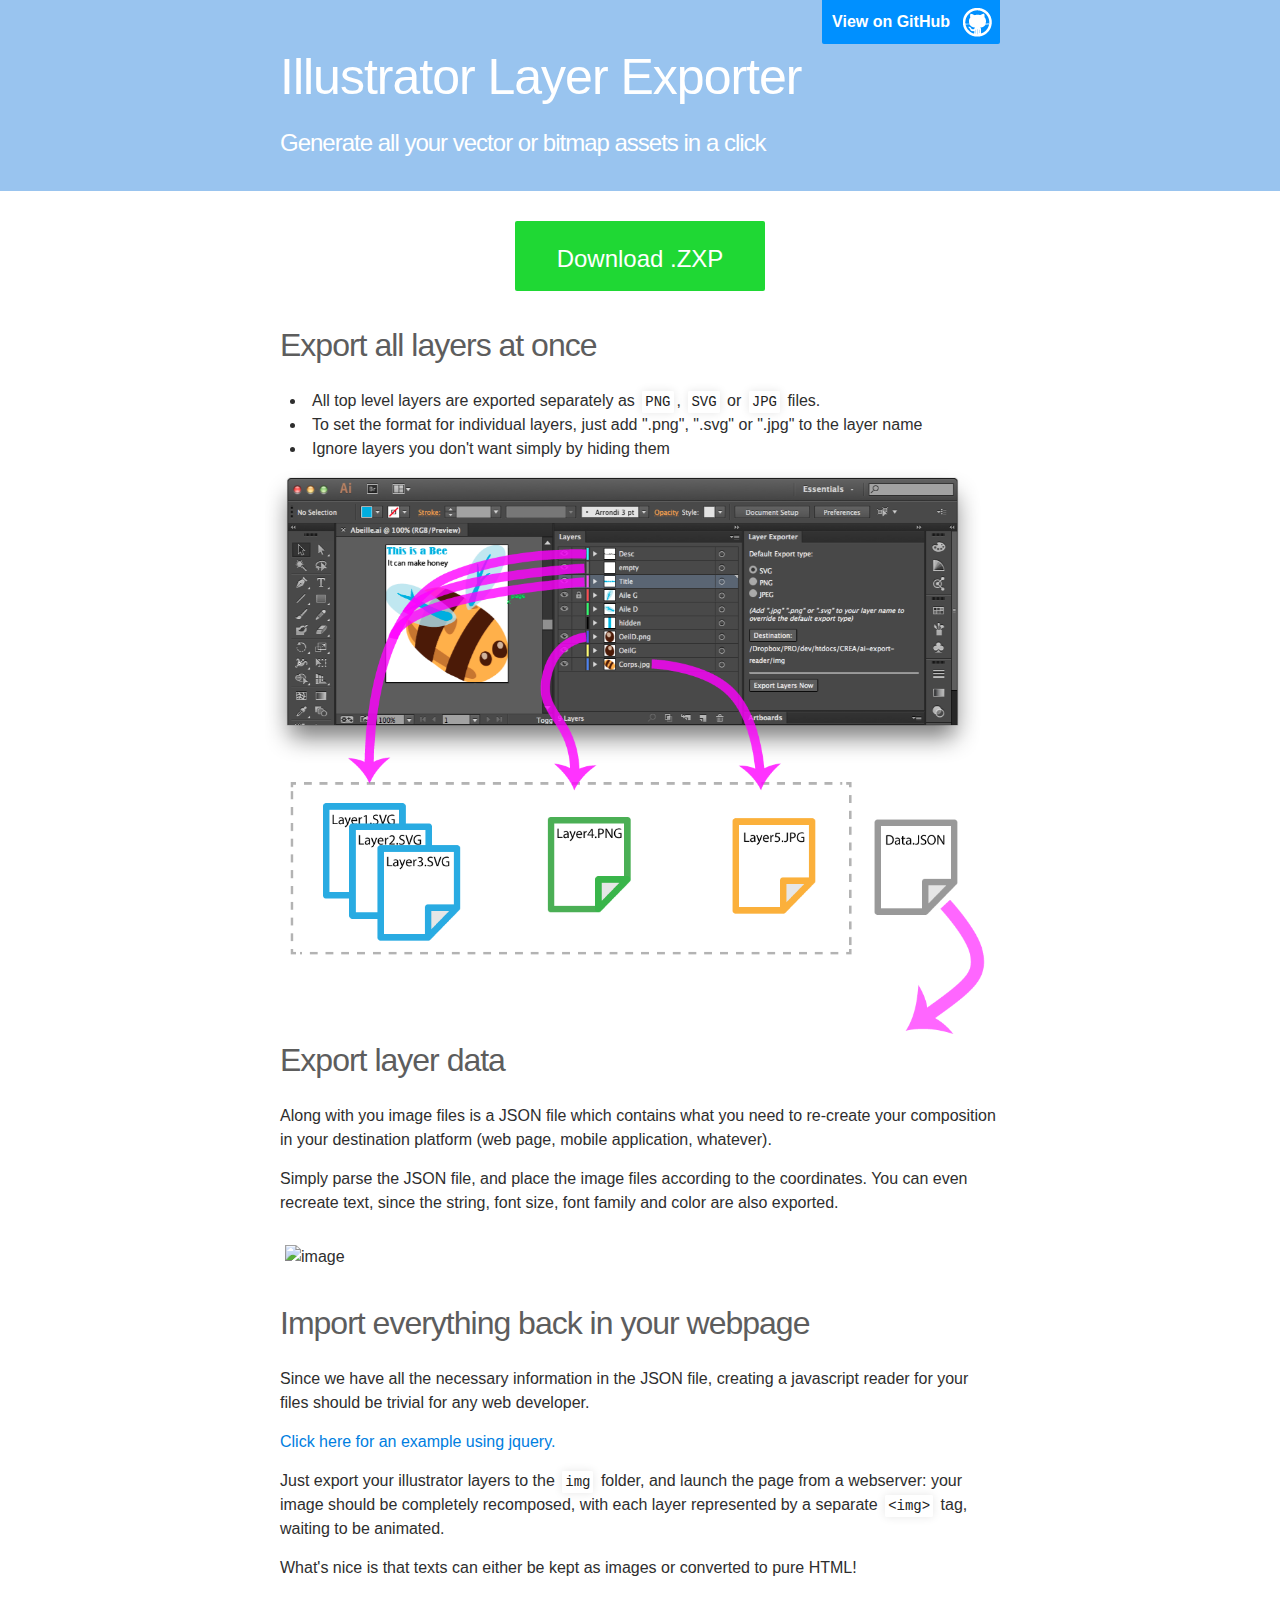
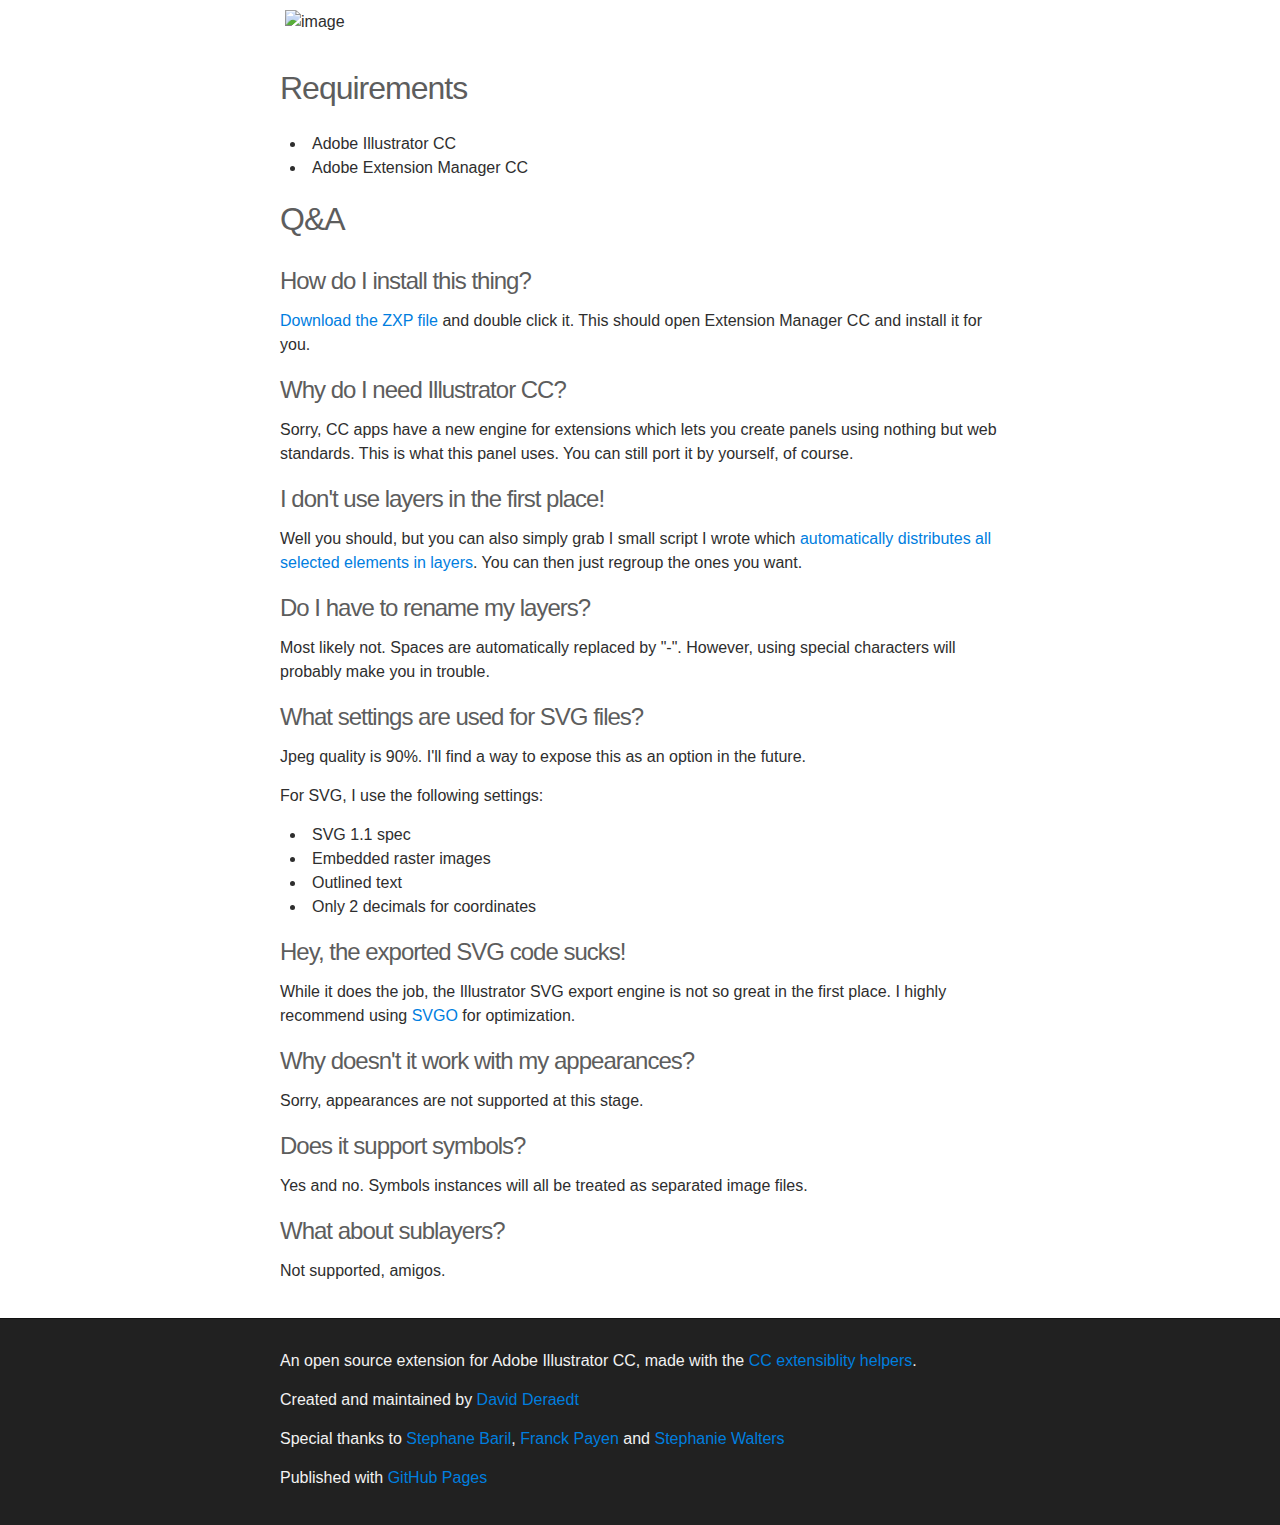
==== commit efb9137d: "Changed pretty much everything" ====
--- a/index.html
+++ b/index.html
@@ -2,57 +2,63 @@
 <html>
 
   <head>
+
     <meta charset='utf-8' />
     <meta http-equiv="X-UA-Compatible" content="chrome=1" />
     <meta name="description" content="Layer Exporter for Adobe Illustrator : The simplest way to export your vector assets!" />
 
-    <link rel="stylesheet" type="text/css" media="screen" href="stylesheets/stylesheet.css">
+
+    <link rel="stylesheet" type="text/css" href="stylesheets/stylesheet.css">
 
     <title>Illustrator Layer Exporter</title>
+    
   </head>
+
 
   <body>
 
-    <!-- HEADER -->
     <div id="header_wrap" class="outer">
         <header class="inner">
           <a id="forkme_banner" href="https://github.com/davidderaedt/Illustrator-Layer-Exporter">View on GitHub</a>
 
           <h1 id="project_title">Illustrator Layer Exporter</h1>
-          <h2 id="project_tagline">The simplest way to export your vector assets!</h2>
+          <h2 id="project_tagline">Generate all your vector or bitmap assets in a click</h2>
 
-            <section id="downloads">
-              <a class="zxp_download_link" href="https://github.com/davidderaedt/Illustrator-Layer-Exporter/raw/master/bin/LayerExporter.zxp">Download .ZXP</a>
-            </section>
         </header>
     </div>
 
+    
+    
     <!-- MAIN CONTENT -->
     <div id="main_content_wrap" class="outer">
+              
       <section id="main_content" class="inner">
-        <p>A free, open source extension panel for Adobe Illustrator CC, made with the <a href="http://davidderaedt.github.io/ccext-website/">creative cloud extensiblity helpers</a>.</p>
-<!--
-<h3>
-<a name="download-layer-exporter-beta" class="anchor" href="#download-layer-exporter-beta"><span class="octicon octicon-link"></span></a><a href="https://github.com/davidderaedt/Illustrator-Layer-Exporter/raw/master/bin/LayerExporter.zxp">DOWNLOAD LAYER EXPORTER (BETA)</a>
-</h3>
--->
+        
+        
+        <section id="downloads">          
+          <a class="zxp_download_link" href="https://github.com/davidderaedt/Illustrator-Layer-Exporter/raw/master/bin/LayerExporter.zxp">Download .ZXP</a>
+        </section>
+
+
 <h2>
 <a name="export-all-layers-at-once" class="anchor" href="#export-all-layers-at-once"><span class="octicon octicon-link"></span></a>Export all layers at once</h2>
 
 <ul>
-<li>All layers are exported separately in PNG, SVG or JPG files. </li>
-<li>Override the default export format simply by adding ".png", ".svg" or ".jpg" to the layer name</li>
-<li>Ignore layers you don't want simply by hiding them
-<img src="images/pict.png" alt="image">
-</li>
-</ul><h2>
+<li>All top level layers are exported separately as <code>PNG</code>, <code>SVG</code> or <code>JPG</code> files.</li>
+<li>To set the format for individual layers, just add ".png", ".svg" or ".jpg" to the layer name</li>
+<li>Ignore layers you don't want simply by hiding them</li>
+</ul>
+
+<img class="illus" src="images/pict.png" alt="image">
+
+<h2>
 <a name="export-layer-data" class="anchor" href="#export-layer-data"><span class="octicon octicon-link"></span></a>Export layer data</h2>
 
 <p>Along with you image files is a JSON file which contains what you need to re-create your composition in your destination platform (web page, mobile application, whatever).</p>
 
 <p>Simply parse the JSON file, and place the image files according to the coordinates. You can even recreate text, since the string, font size, font family and color are also exported.</p>
 
-<p><img src="https://raw.github.com/davidderaedt/Illustrator-Layer-Exporter/master/pics/json.png" alt="image"></p>
+<p><img class="originalsize" src="https://raw.github.com/davidderaedt/Illustrator-Layer-Exporter/master/pics/json.png" alt="image"></p>
 
 <h2>
 <a name="import-everything-back-in-your-webpage" class="anchor" href="#import-everything-back-in-your-webpage"><span class="octicon octicon-link"></span></a>Import everything back in your webpage</h2>
@@ -66,6 +72,14 @@
 <p>What's nice is that texts can either be kept as images or converted to pure HTML!</p>
 
 <p><img src="https://raw.github.com/davidderaedt/Illustrator-Layer-Exporter/master/pics/webimport.png" alt="image"></p>
+
+
+<H2>Requirements</H2>
+
+<ul>
+    <li>Adobe Illustrator CC</li>
+    <li>Adobe Extension Manager CC</li>
+</ul>
 
 <h2>
 <a name="qa" class="anchor" href="#qa"><span class="octicon octicon-link"></span></a>Q&amp;A</h2>
@@ -120,14 +134,18 @@
 <h3>
 <a name="what-about-sublayers" class="anchor" href="#what-about-sublayers"><span class="octicon octicon-link"></span></a>What about sublayers?</h3>
 
-<p>Not supported.</p>
+<p>Not supported, amigos.</p>
       </section>
     </div>
 
     <!-- FOOTER  -->
     <div id="footer_wrap" class="outer">
       <footer class="inner">
-        <p class="copyright">Layer Exporter for Adobe Illustrator maintained by <a href="https://github.com/davidderaedt">david deraedt</a></p>
+        
+<p>An open source extension for Adobe Illustrator CC, made with the <a href="http://davidderaedt.github.io/ccext-website/">CC extensiblity helpers</a>.</p>
+                
+        <p class="copyright">Created and maintained by <a href="https://github.com/davidderaedt">David Deraedt</a></p>
+        <p>Special thanks to <a href="https://twitter.com/sbaril">Stephane Baril</a>, <a href="http://fr32c.free.fr/Problog/">Franck Payen</a> and <a href="http://www.inpixelitrust.fr/">Stephanie Walters</a></p>
         <p>Published with <a href="http://pages.github.com">GitHub Pages</a></p>
       </footer>
     </div>
--- a/stylesheets/stylesheet.css
+++ b/stylesheets/stylesheet.css
@@ -3,7 +3,7 @@
 by Jason Costello, @jsncostello
 *******************************************************************************/
 
-@import url(pygment_trac.css);
+
 
 /*******************************************************************************
 MeyerWeb Reset
@@ -54,7 +54,7 @@
 body {
   box-sizing: border-box;
   color:#2e2e2e;
-  background: #212121;
+  background: #fff;
   font-size: 16px;
   font-family: 'Myriad Pro', Calibri, Helvetica, Arial, sans-serif;
   line-height: 1.5;
@@ -64,7 +64,7 @@
 
 h1, h2, h3, h4, h5, h6 {
   margin: 10px 0;
-  font-weight: 700;
+  /*font-weight: 700;*/
   color:#5d5d5d;
   font-family: 'Lucida Grande', 'Calibri', Helvetica, Arial, sans-serif;
   letter-spacing: -1px;
@@ -78,7 +78,7 @@
 h2 {
   padding-bottom: 10px;
   font-size: 32px;
-  background: url('../images/bg_hr.png') repeat-x bottom;
+  /*background: url('../images/bg_hr.png') repeat-x bottom;*/
 }
 
 h3 {
@@ -123,8 +123,8 @@
 }
 
 #main_content a:hover {
-  color: #0069ba;
-  text-shadow: #0090ff 0px 0px 2px;
+  color: #0090ff;
+  /*text-shadow: #0090ff 0px 0px 2px;*/
 }
 
 footer a:hover {
@@ -202,7 +202,7 @@
 
 ul li {
   list-style: inside;
-  padding-left: 20px;
+  padding-left: 10px;
 }
 
 ol li {
@@ -269,7 +269,7 @@
 
 .inner {
   position: relative;
-  max-width: 640px;
+  max-width: 720px;
   padding: 20px 10px;
   margin: 0 auto;
 }
@@ -290,24 +290,19 @@
 }
 
 #header_wrap {
-  background: #78ea76;/*  
-  background: -moz-linear-gradient(top, #93E291, #5C895B);
-  background: -webkit-linear-gradient(top, #93E291, #5C895B);
-  background: -ms-linear-gradient(top, #93E291, #5C895B);
-  background: -o-linear-gradient(top, #93E291, #5C895B);
-  background: linear-gradient(top, #93E291, #5C895B);
-*/  
+/*  background-color: #d1d0be;*/
+  background-color: #99c4ef;
 }
 
 #header_wrap .inner {
-  padding: 50px 10px 30px 10px;
+  padding: 40px 10px 10px 10px;
 }
 
 #project_title {
   margin: 0;
   color: #fff;
-  font-size: 42px;
-  font-weight: 700;
+  font-size: 50px;
+  font-weight: 100;
   /*text-shadow: #568856 0px 0px 5px;*/
 }
 
@@ -341,21 +336,29 @@
 
 .zxp_download_link {
   display: block;
-  float: right;
-  width: 170px;
-  height:34px;
+  margin: 10px auto 30px;
+  width: 250px;
+  height:50px;
   text-align:center;
-    padding-top:8px;
+  padding-top:20px;
   overflow: hidden;
-  background-color:#55C152;
+  background-color:#1fd834;  
   border-radius:2px;
   color:white;
-  font-size:18px;
+  font-size:24px;
    /*box-shadow: 0 0 10px #568856;    */
-    font-weight:800;    
     
-/*  background: url(https://raw.github.com/davidderaedt/Illustrator-Layer-Exporter/master/pics/download.jpg) no-repeat bottom left;*/
-}
+  /*background: url(/images/icon_download.png) no-repeat bottom left;*/
+}
+
+.illus{
+    margin:-20px;
+}
+
+.originalsize{
+    width:auto;
+}
+
 
 .tar_download_link {
   display: block;
@@ -377,13 +380,13 @@
 }
 
 #main_content_wrap {
-  background: #f7f7f3;
+  background: #fff;
   /*border-top: 1px solid #151;*/
   border-bottom: 1px solid #111;
 }
 
 #main_content {
-  padding-top: 40px;
+  padding-top: 20px;
 }
 
 #footer_wrap {
@@ -402,7 +405,6 @@
   }
 
   #downloads {
-    display: none;
   }
 
   .inner {
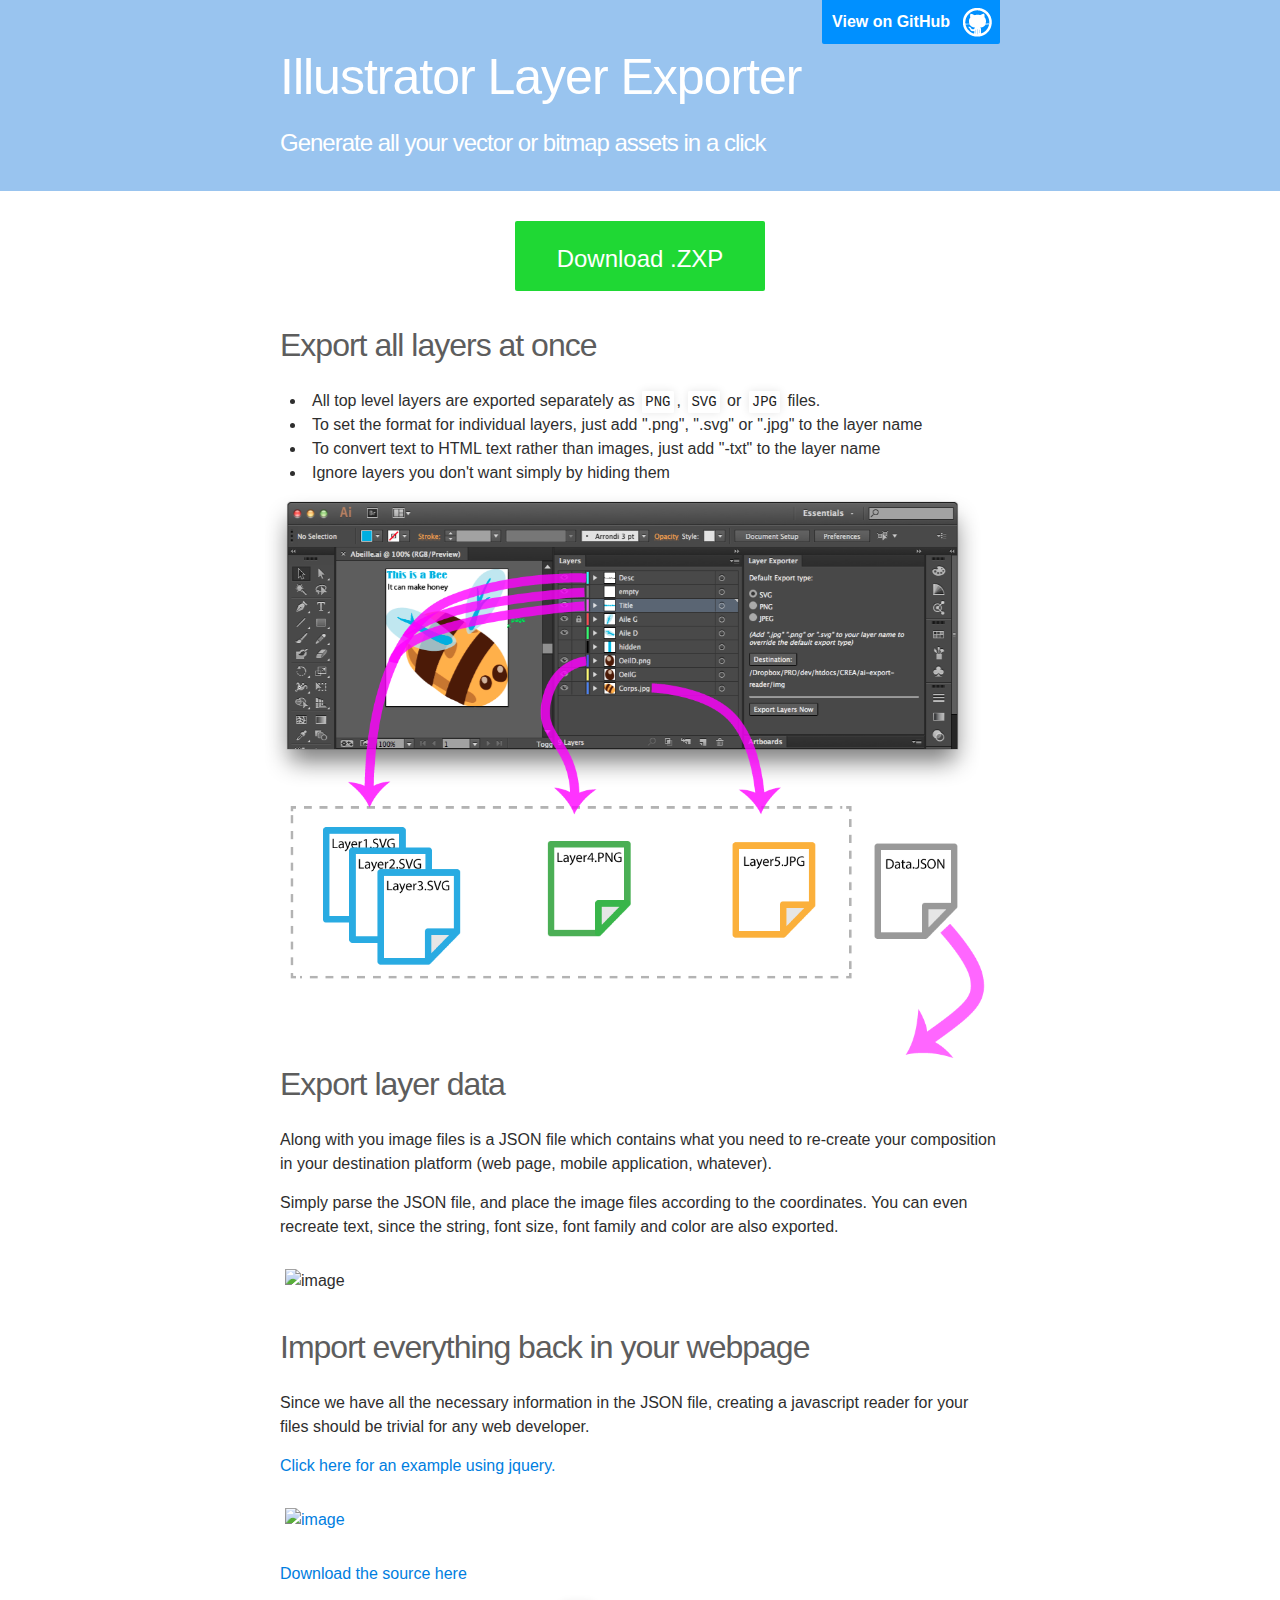
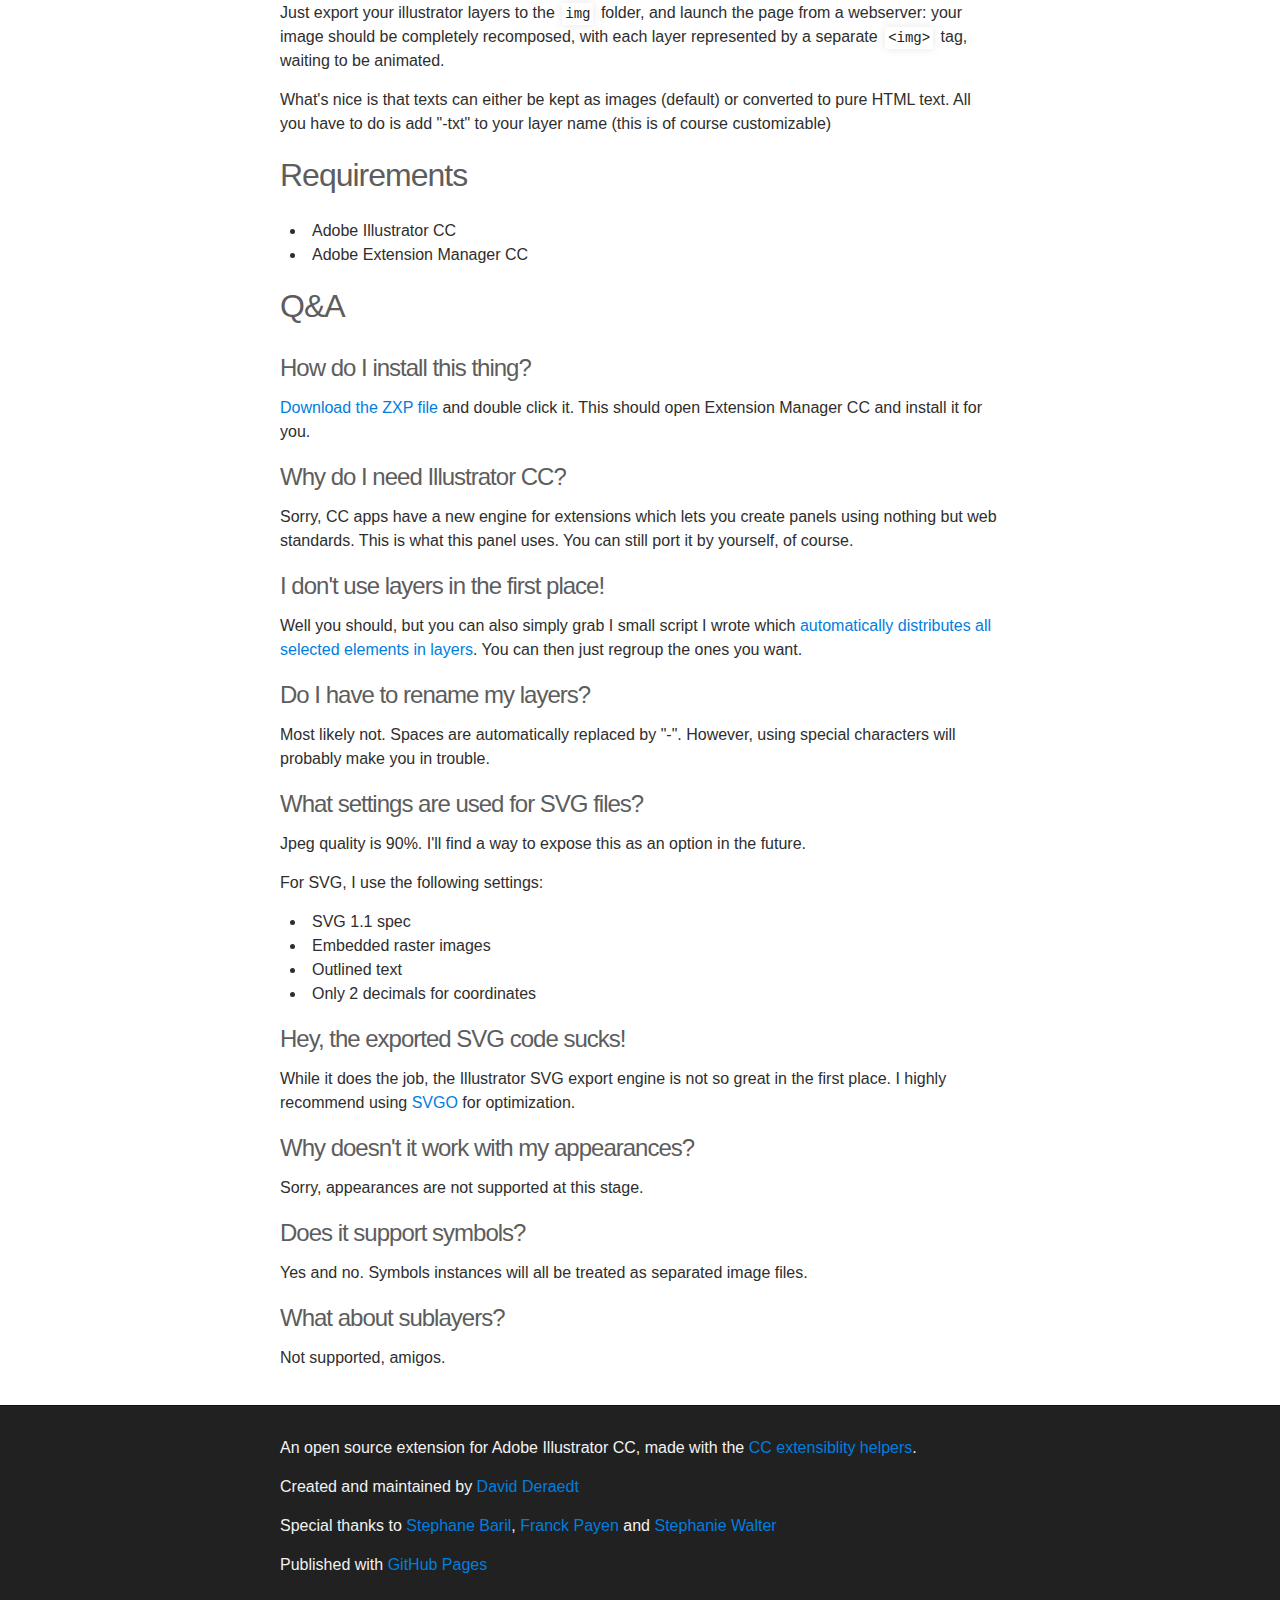
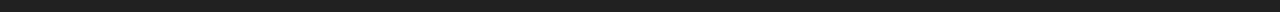
==== commit f34fcf87: "Updated example and descriptions" ====
--- a/index.html
+++ b/index.html
@@ -46,6 +46,7 @@
 <ul>
 <li>All top level layers are exported separately as <code>PNG</code>, <code>SVG</code> or <code>JPG</code> files.</li>
 <li>To set the format for individual layers, just add ".png", ".svg" or ".jpg" to the layer name</li>
+<li>To convert text to HTML text rather than images, just add "-txt" to the layer name</li>
 <li>Ignore layers you don't want simply by hiding them</li>
 </ul>
 
@@ -65,13 +66,18 @@
 
 <p>Since we have all the necessary information in the JSON file, creating a javascript reader for your files should be trivial for any web developer.</p>
 
-<p><a href="https://github.com/davidderaedt/Illustrator-Layer-Exporter/raw/master/bin/ai-export-reader.zip">Click here for an example using jquery.</a></p>
+<p><a href="html-reader/index.html">Click here for an example using jquery.</a></p>
+
+<p><a href="html-reader/index.html"><img src="https://raw.github.com/davidderaedt/Illustrator-Layer-Exporter/master/pics/webimport.png" alt="image"></a></p>
+
+
+<p><a href="https://github.com/davidderaedt/Illustrator-Layer-Exporter/raw/master/bin/html-reader.zip">Download the source here</a></p>
+
 
 <p>Just export your illustrator layers to the <code>img</code> folder, and launch the page from a webserver: your image should be completely recomposed, with each layer represented by a separate <code>&lt;img&gt;</code> tag, waiting to be animated.</p>
 
-<p>What's nice is that texts can either be kept as images or converted to pure HTML!</p>
+<p>What's nice is that texts can either be kept as images (default) or converted to pure HTML text. All you have to do is add "-txt" to your layer name (this is of course customizable)</p>
 
-<p><img src="https://raw.github.com/davidderaedt/Illustrator-Layer-Exporter/master/pics/webimport.png" alt="image"></p>
 
 
 <H2>Requirements</H2>
@@ -145,7 +151,7 @@
 <p>An open source extension for Adobe Illustrator CC, made with the <a href="http://davidderaedt.github.io/ccext-website/">CC extensiblity helpers</a>.</p>
                 
         <p class="copyright">Created and maintained by <a href="https://github.com/davidderaedt">David Deraedt</a></p>
-        <p>Special thanks to <a href="https://twitter.com/sbaril">Stephane Baril</a>, <a href="http://fr32c.free.fr/Problog/">Franck Payen</a> and <a href="http://www.inpixelitrust.fr/">Stephanie Walters</a></p>
+        <p>Special thanks to <a href="https://twitter.com/sbaril">Stephane Baril</a>, <a href="http://fr32c.free.fr/Problog/">Franck Payen</a> and <a href="http://www.inpixelitrust.fr/">Stephanie Walter</a></p>
         <p>Published with <a href="http://pages.github.com">GitHub Pages</a></p>
       </footer>
     </div>
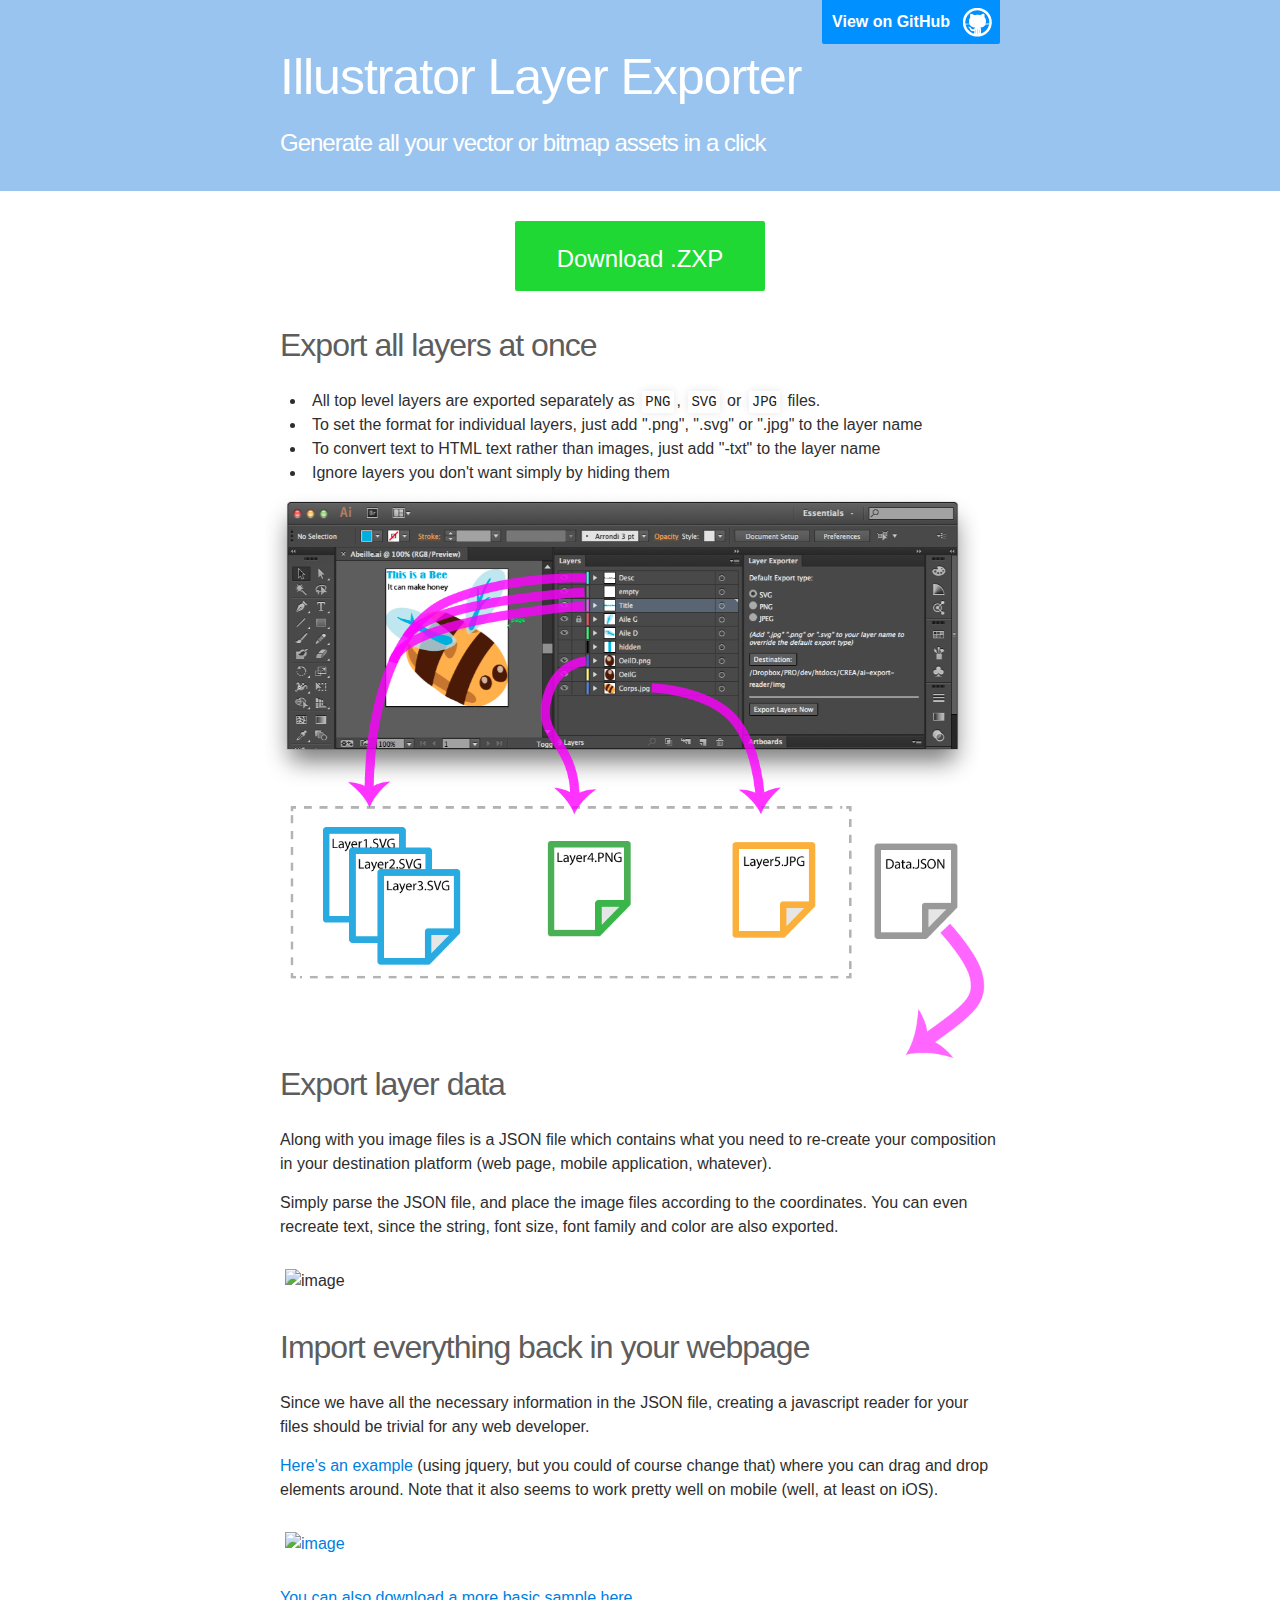
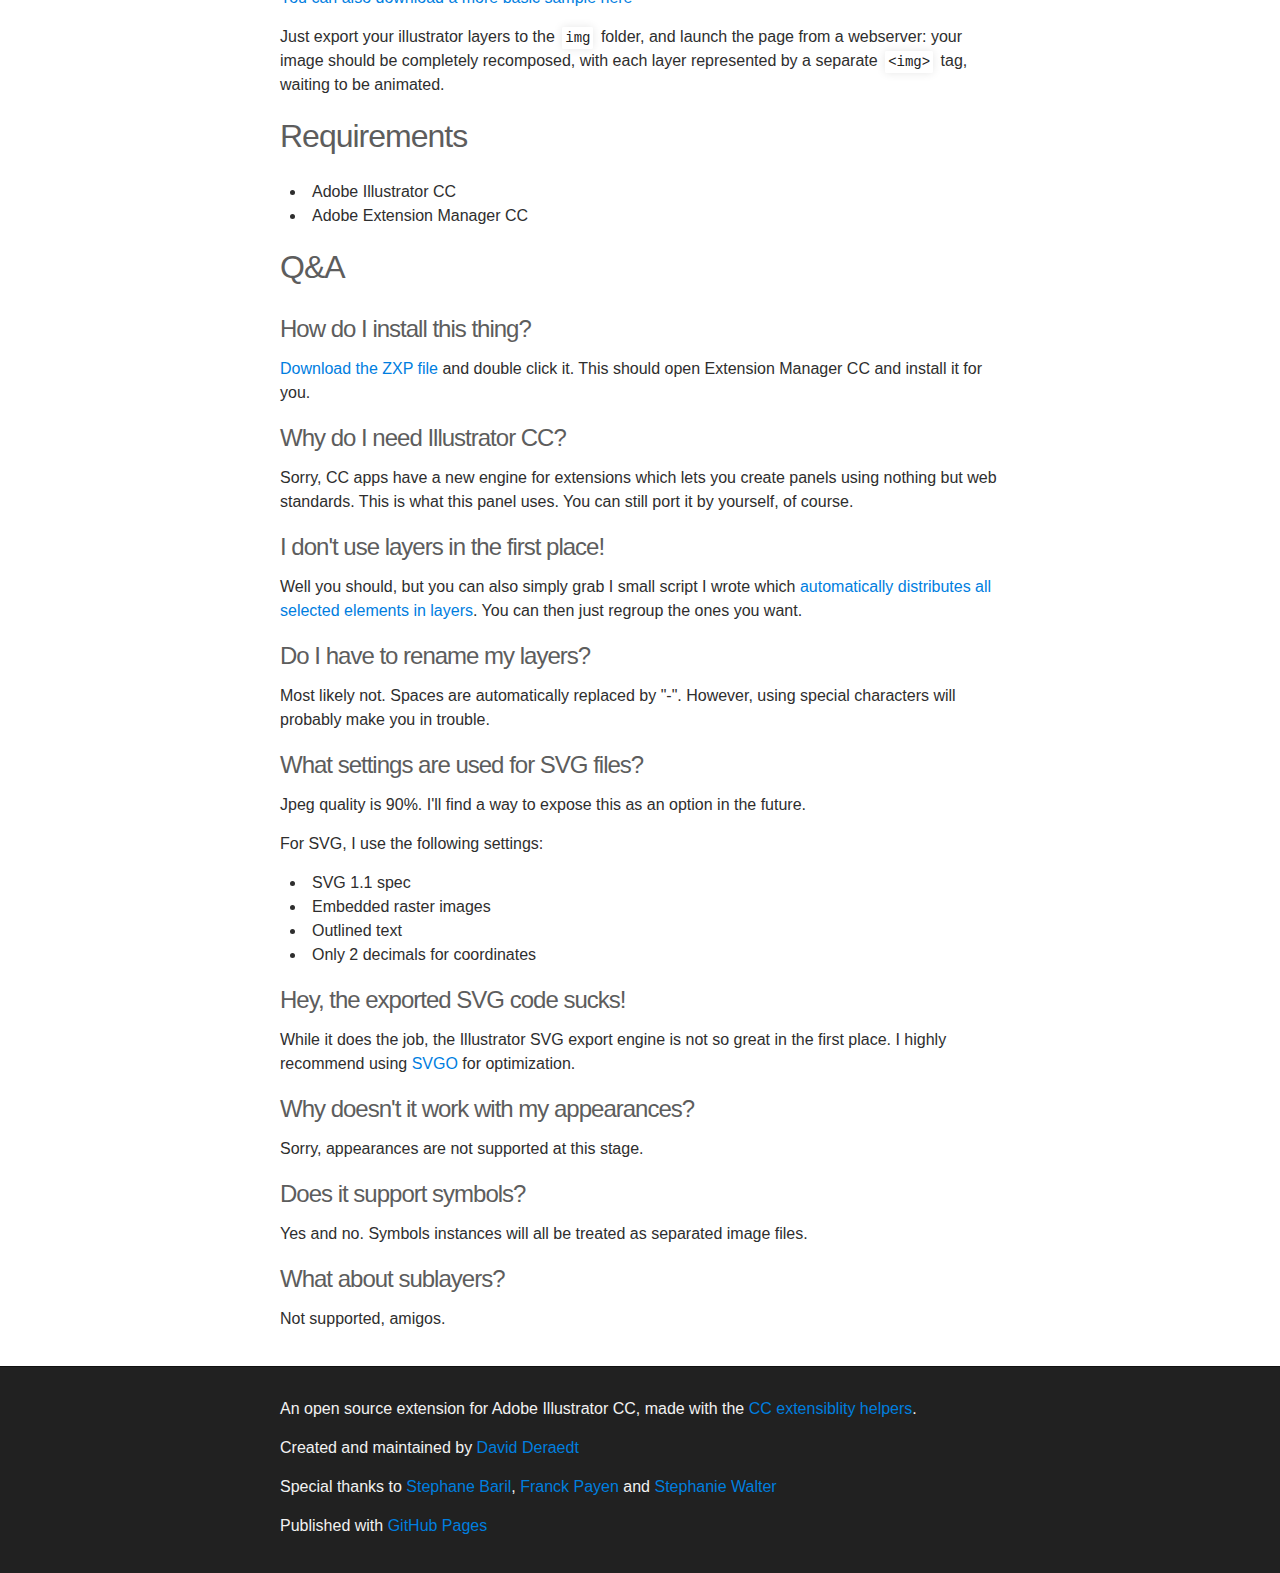
==== commit 33f55b57: "updated samples" ====
--- a/index.html
+++ b/index.html
@@ -66,17 +66,16 @@
 
 <p>Since we have all the necessary information in the JSON file, creating a javascript reader for your files should be trivial for any web developer.</p>
 
-<p><a href="html-reader/index.html">Click here for an example using jquery.</a></p>
+<p><a href="samples/selectable/index.html">Here's an example</a> (using jquery, but you could of course change that) where you can drag and drop elements around. Note that it also seems to work pretty well on mobile (well, at least on iOS).</p>
 
-<p><a href="html-reader/index.html"><img src="https://raw.github.com/davidderaedt/Illustrator-Layer-Exporter/master/pics/webimport.png" alt="image"></a></p>
+<p><a href="samples/selectable/index.html"><img src="images/sample1.png" alt="image"></a></p>
 
 
-<p><a href="https://github.com/davidderaedt/Illustrator-Layer-Exporter/raw/master/bin/html-reader.zip">Download the source here</a></p>
+<p><a href="https://github.com/davidderaedt/Illustrator-Layer-Exporter/raw/master/bin/html-reader.zip">You can also download a more basic sample here</a></p>
 
 
 <p>Just export your illustrator layers to the <code>img</code> folder, and launch the page from a webserver: your image should be completely recomposed, with each layer represented by a separate <code>&lt;img&gt;</code> tag, waiting to be animated.</p>
 
-<p>What's nice is that texts can either be kept as images (default) or converted to pure HTML text. All you have to do is add "-txt" to your layer name (this is of course customizable)</p>
 
 
 
